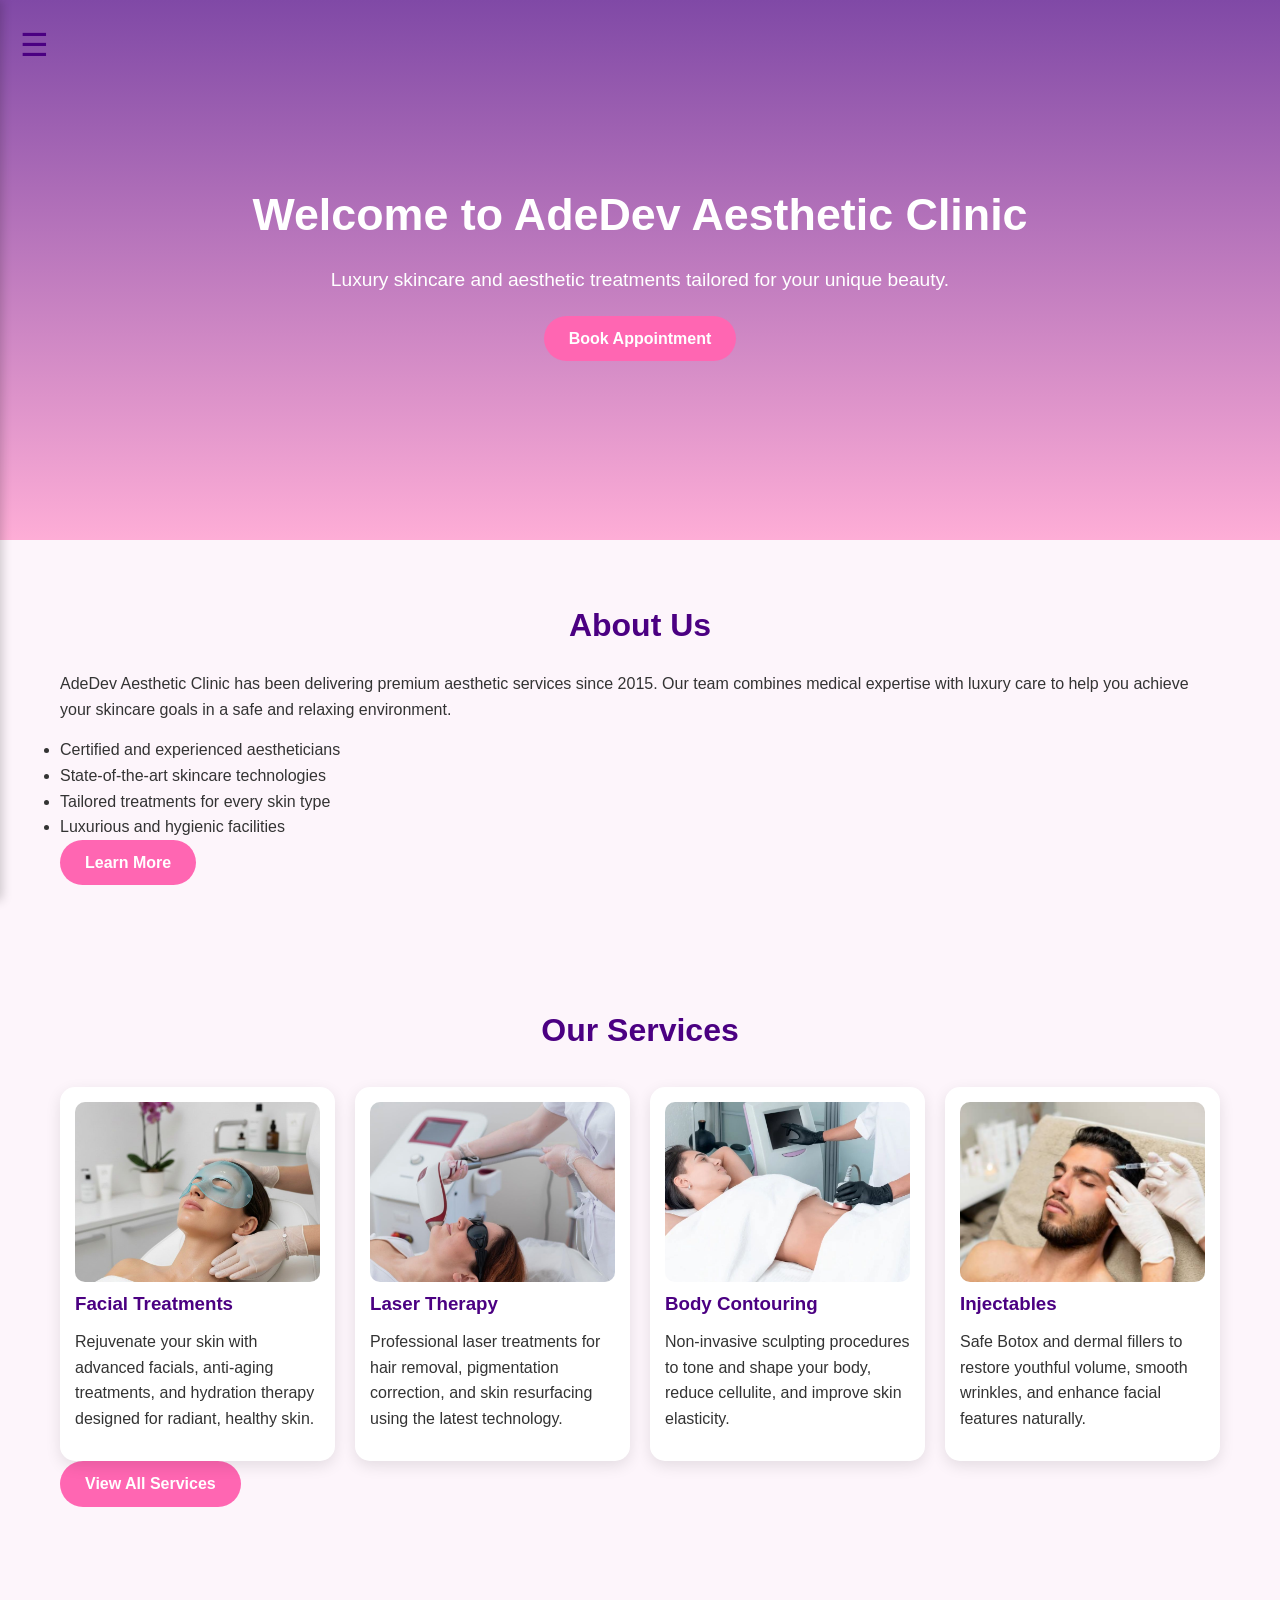
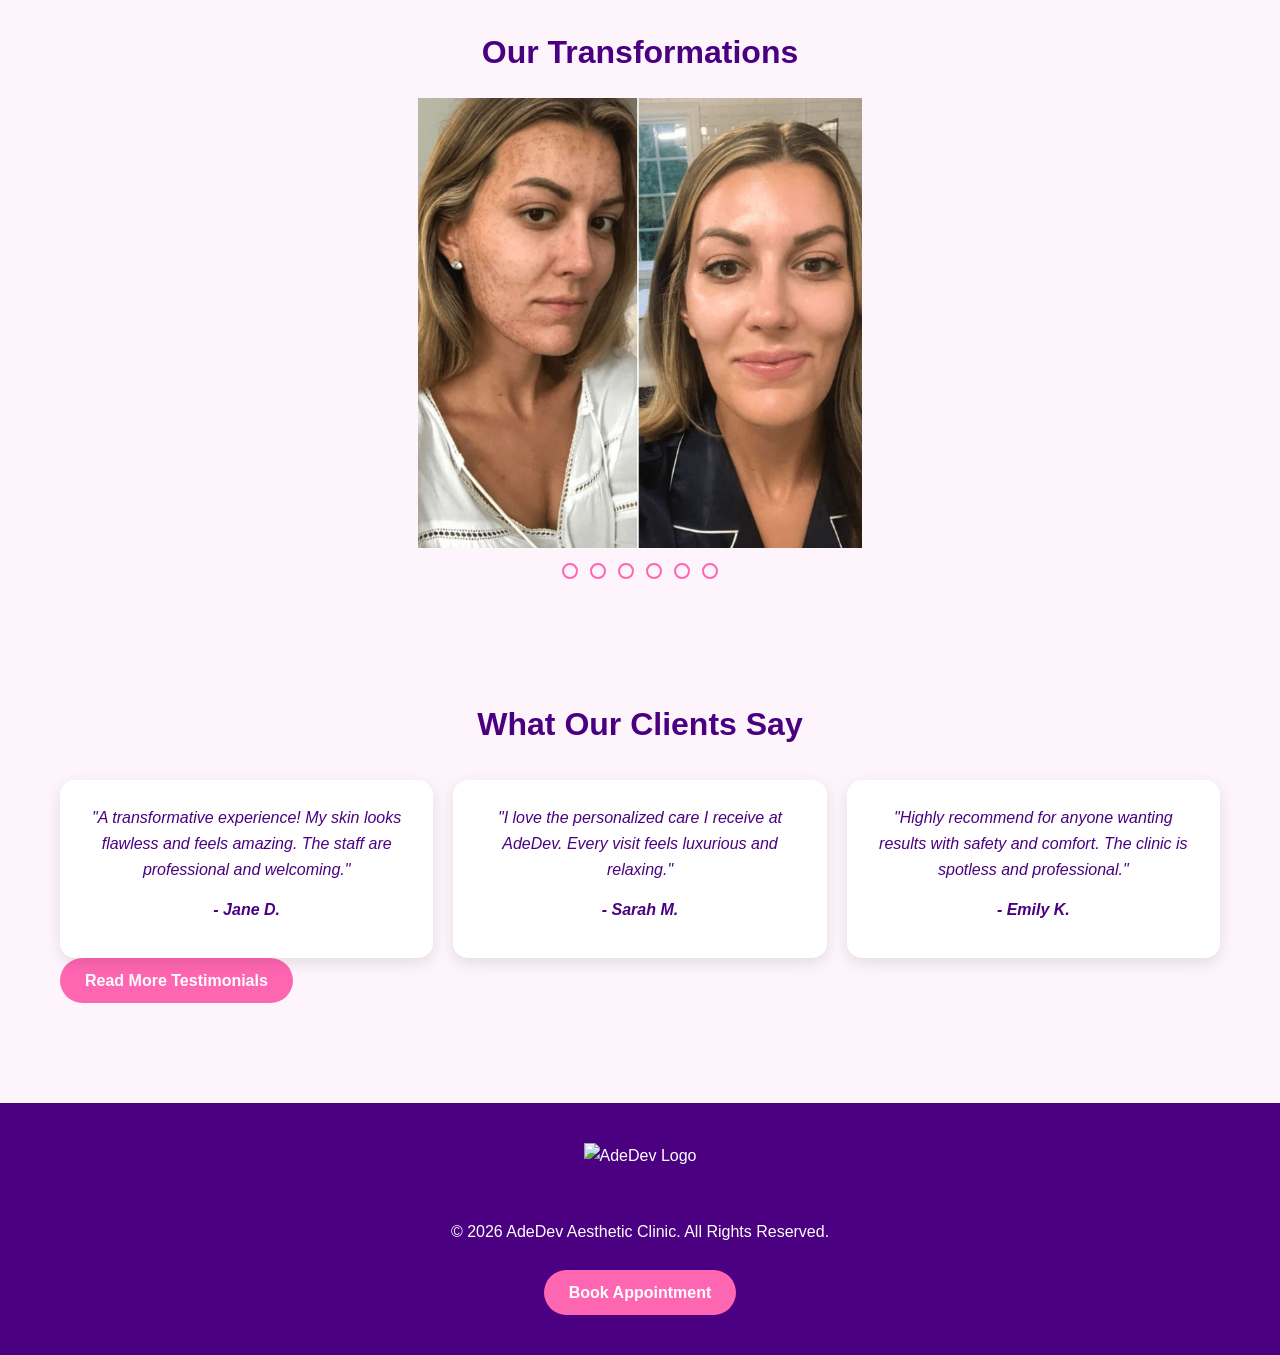
==== index.html @ 02e0d543 "Add files via upload" ====
<!DOCTYPE html>
<html lang="en">
<head>
  <meta charset="UTF-8">
  <meta name="viewport" content="width=device-width, initial-scale=1.0">
  <title>AdeDev Aesthetic Clinic</title>
  <link rel="stylesheet" href="style.css">
</head>
<body>
  <!-- Sidebar -->
  <input type="checkbox" id="menu-toggle">
  <label for="menu-toggle" class="hamburger">&#9776;</label>
  <nav class="sidebar">
    <label for="menu-toggle" class="close-btn">&times;</label>
    <div class="sidebar-brand">
      <img src="images/logo.png" alt="AdeDev Logo">
      <h3>AdeDev Aesthetic Clinic</h3>
    </div>
    <ul>
      <li><a href="index.html">Home</a></li>
      <li><a href="about.html">About</a></li>
      <li><a href="services.html">Services</a></li>
      <li><a href="blog.html">Blog</a></li>
      <li><a href="testimonials.html">Testimonials</a></li>
      <li><a href="contact.html">Contact</a></li>
    </ul>
  </nav>

  <!-- Hero Section -->
  <header class="hero">
    <div class="hero-text">
      <h1>Welcome to AdeDev Aesthetic Clinic</h1>
      <p>Luxury skincare and aesthetic treatments tailored for your unique beauty.</p>
      <a href="contact.html" class="cta-btn">Book Appointment</a>
    </div>
  </header>

  <!-- About Preview -->
  <section class="about-preview">
    <h2>About Us</h2>
    <p>AdeDev Aesthetic Clinic has been delivering premium aesthetic services since 2015. Our team combines medical expertise with luxury care to help you achieve your skincare goals in a safe and relaxing environment.</p>
    <ul>
      <li>Certified and experienced aestheticians</li>
      <li>State-of-the-art skincare technologies</li>
      <li>Tailored treatments for every skin type</li>
      <li>Luxurious and hygienic facilities</li>
    </ul>
    <a href="about.html" class="cta-btn">Learn More</a>
  </section>

  <!-- Featured Services -->
  <section class="services-preview">
    <h2>Our Services</h2>
    <div class="services-cards">
      <div class="service-card">
        <img src="facial.jpeg" alt="Facial Treatment">
        <h3>Facial Treatments</h3>
        <p>Rejuvenate your skin with advanced facials, anti-aging treatments, and hydration therapy designed for radiant, healthy skin.</p>
      </div>
      <div class="service-card">
        <img src="laser.jpeg" alt="Laser Therapy">
        <h3>Laser Therapy</h3>
        <p>Professional laser treatments for hair removal, pigmentation correction, and skin resurfacing using the latest technology.</p>
      </div>
      <div class="service-card">
        <img src="bodycon.jpeg" alt="Body Contouring">
        <h3>Body Contouring</h3>
        <p>Non-invasive sculpting procedures to tone and shape your body, reduce cellulite, and improve skin elasticity.</p>
      </div>
      <div class="service-card">
        <img src="injectable.jpeg" alt="Injectables">
        <h3>Injectables</h3>
        <p>Safe Botox and dermal fillers to restore youthful volume, smooth wrinkles, and enhance facial features naturally.</p>
      </div>
    </div>
    <a href="services.html" class="cta-btn">View All Services</a>
  </section>

  <!-- Sliding Gallery -->
  <section class="gallery-slider">
    <h2>Our Transformations</h2>
    <div class="slider">
      <div class="slides">
        <input type="radio" name="radio-btn" id="radio1" checked>
        <input type="radio" name="radio-btn" id="radio2">
        <input type="radio" name="radio-btn" id="radio3">
        <input type="radio" name="radio-btn" id="radio4">
        <input type="radio" name="radio-btn" id="radio5">
        <input type="radio" name="radio-btn" id="radio6">




        <div class="slide first">
          <img src="trans1.jpeg" alt="Before & After 1">
        </div>
        <div class="slide">
          <img src="trans2.jpeg" alt="Before & After 2">
        </div>
        <div class="slide">
          <img src="trans3.jpeg" alt="Before & After 3">
        </div>
        <div class="slide">
          <img src="trans4.jpeg" alt="Before & After 3">
        </div>
        <div class="slide">
          <img src="trans5.jpeg" alt="Before & After 3">
        </div>
        <div class="slide">
          <img src="trans6.jpeg" alt="Before & After 3">
        </div>


        <div class="navigation-auto">
          <div class="auto-btn1"></div>
          <div class="auto-btn2"></div>
          <div class="auto-btn3"></div>
          <div class="auto-btn4"></div>
          <div class="auto-btn4"></div>
          <div class="auto-btn6"></div>
        </div>
      </div>

      <div class="navigation-manual">
        <label for="radio1" class="manual-btn"></label>
        <label for="radio2" class="manual-btn"></label>
        <label for="radio3" class="manual-btn"></label>
        <label for="radio4" class="manual-btn"></label>
        <label for="radio5" class="manual-btn"></label>
        <label for="radio6" class="manual-btn"></label>
      </div>
    </div>
  </section>

  <!-- Testimonials Preview -->
  <section class="testimonials-preview">
    <h2>What Our Clients Say</h2>
    <div class="testimonial-cards">
      <div class="testimonial-card">
        <p>"A transformative experience! My skin looks flawless and feels amazing. The staff are professional and welcoming." </p>
        <h4>- Jane D.</h4>
      </div>
      <div class="testimonial-card">
        <p>"I love the personalized care I receive at AdeDev. Every visit feels luxurious and relaxing."</p>
        <h4>- Sarah M.</h4>
      </div>
      <div class="testimonial-card">
        <p>"Highly recommend for anyone wanting results with safety and comfort. The clinic is spotless and professional."</p>
        <h4>- Emily K.</h4>
      </div>
    </div>
    <a href="testimonials.html" class="cta-btn">Read More Testimonials</a>
  </section>

  <footer>
    <div class="footer-brand">
      <img src="images/logo.png" alt="AdeDev Logo">
      <h3>AdeDev Aesthetic Clinic</h3>
    </div>
    <p>&copy; 2026 AdeDev Aesthetic Clinic. All Rights Reserved.</p>
    <a href="contact.html" class="cta-btn">Book Appointment</a>
  </footer>
</body>
</html>
---- style.css ----
/* ===========================
   GENERAL RESET & BASE
=========================== */
* {
  margin: 0;
  padding: 0;
  box-sizing: border-box;
  font-family: 'Segoe UI', Tahoma, Geneva, Verdana, sans-serif;
}

body {
  background-color: #fdf5fb;
  color: #333;
  line-height: 1.6;
}

a {
  text-decoration: none;
  color: inherit;
}

h1, h2, h3, h4 {
  color: #4b0082;
  margin-bottom: 10px;
}

p {
  margin-bottom: 15px;
}

/* ===========================
   SIDEBAR / HAMBURGER
=========================== */
#menu-toggle {
  display: none;
}

.hamburger {
  position: fixed;
  top: 20px;
  left: 20px;
  font-size: 2rem;
  cursor: pointer;
  z-index: 1001;
  color: #4b0082;
}

.sidebar {
  position: fixed;
  left: -280px;
  top: 0;
  width: 280px;
  height: 100%;
  background-color: #fff;
  box-shadow: 2px 0 10px rgba(0,0,0,0.2);
  padding: 20px;
  transition: 0.3s;
  z-index: 1000;
}

#menu-toggle:checked ~ .sidebar {
  left: 0;
}

.close-btn {
  font-size: 2rem;
  display: block;
  text-align: right;
  cursor: pointer;
  color: #4b0082;
}

.sidebar-brand {
  text-align: center;
  margin-bottom: 30px;
}

.sidebar-brand img {
  width: 80px;
  height: 80px;
  object-fit: contain;
}

.sidebar-brand h3 {
  margin-top: 10px;
}

.sidebar ul {
  list-style: none;
}

.sidebar ul li {
  margin: 15px 0;
}

.sidebar ul li a {
  color: #4b0082;
  font-weight: 500;
  transition: 0.3s;
}

.sidebar ul li a:hover {
  color: #ff66b2;
}

/* ===========================
   HERO SECTION
=========================== */
.hero {
  height: 60vh;
  background: linear-gradient(rgba(75,0,130,0.7), rgba(255,102,178,0.5)), url('images/hero.jpg') center/cover no-repeat;
  display: flex;
  justify-content: center;
  align-items: center;
  text-align: center;
  padding: 0 20px;
}

.hero-text {
  opacity: 0;
  animation: fadeInHero 1s forwards;
  animation-delay: 0.5s;
}

.hero-text h1 {
  font-size: 2.8rem;
  color: #fff;
  margin-bottom: 15px;
}

.hero-text p {
  font-size: 1.2rem;
  color: #fff;
  margin-bottom: 20px;
}

@keyframes fadeInHero {
  0% { opacity: 0; transform: translateY(-20px);}
  100% { opacity: 1; transform: translateY(0);}
}

/* ===========================
   CTA BUTTON
=========================== */
.cta-btn {
  display: inline-block;
  padding: 10px 25px;
  background: #ff66b2;
  color: #fff;
  border-radius: 25px;
  font-weight: bold;
  transition: background 0.4s, transform 0.3s;
}

.cta-btn:hover {
  background: #4b0082;
  transform: scale(1.05);
}

/* ===========================
   SECTIONS
=========================== */
section {
  padding: 60px 20px;
  max-width: 1200px;
  margin: auto;
  opacity: 0;
  transform: translateY(20px);
  animation: fadeInSection 1s forwards;
  animation-delay: 0.3s;
}

@keyframes fadeInSection {
  0% { opacity: 0; transform: translateY(20px);}
  100% { opacity: 1; transform: translateY(0);}
}

h2 {
  font-size: 2rem;
  margin-bottom: 20px;
  text-align: center;
}

/* ===========================
   CARDS (SERVICES, BLOG, TESTIMONIALS)
=========================== */
.services-cards,
.blog-cards,
.testimonial-cards {
  display: grid;
  grid-template-columns: repeat(auto-fit,minmax(250px,1fr));
  gap: 20px;
  margin-top: 30px;
}

.service-card,
.blog-card,
.testimonial-card {
  background: #fff;
  border-radius: 15px;
  overflow: hidden;
  box-shadow: 0 5px 15px rgba(0,0,0,0.1);
  transition: transform 0.3s, box-shadow 0.3s;
  padding: 15px;
  opacity: 0;
  animation: fadeInUp 0.8s forwards;
}

.service-card:hover,
.blog-card:hover,
.testimonial-card:hover {
  transform: translateY(-10px) scale(1.03);
  box-shadow: 0 10px 25px rgba(0,0,0,0.15);
}

.service-card img,
.blog-card img {
  width: 100%;
  border-radius: 10px;
  height: 180px;
  object-fit: cover;
}

.testimonial-card {
  text-align: center;
  padding: 25px;
  font-style: italic;
  color: #4b0082;
}

@keyframes fadeInUp {
  0% { opacity: 0; transform: translateY(20px); }
  100% { opacity: 1; transform: translateY(0); }
}

/* ===========================
   GALLERY SLIDER – FAST & TIGHT
=========================== */

.gallery-slider {
  padding: 60px 20px;
  text-align: center;
}

.slider {
  width: 100%;
  max-width: 900px;
  margin: 0 auto;
  overflow: hidden;
  border-radius: 20px;
  background: #fdf5fb;
}

/* SLIDES CONTAINER */
.slides {
  display: flex;
  width: 100%;
  animation: autoSlide 15s infinite;
}

/* HIDE RADIO */
.slides input {
  display: none;
}

/* SINGLE SLIDE – NO GAPS */
.slide {
  flex: 0 0 100%;
  display: flex;
  justify-content: center;
  align-items: center;
}

/* IMAGE */
.slide img {
  width: 100%;
  height: auto;
  max-height: 450px;
  object-fit: contain;
  display: block;
}

/* ===========================
   MANUAL CONTROL
=========================== */

.first {
  transition: margin-left 0.6s ease-in-out;
}

#radio1:checked ~ .first {
  margin-left: 0;
}

#radio2:checked ~ .first {
  margin-left: -100%;
}

#radio3:checked ~ .first {
  margin-left: -200%;
}

#radio4:checked ~ .first {
  margin-left: -300%;
}

#radio5:checked ~ .first {
  margin-left: -400%;
}

#radio6:checked ~ .first {
  margin-left: -500%;
}

/* ===========================
   AUTO SLIDE (FASTER)
=========================== */

@keyframes autoSlide {
  0%, 15%   { margin-left: 0; }
  20%, 35%  { margin-left: -100%; }
  40%, 55%  { margin-left: -200%; }
  60%, 75%  { margin-left: -300%; }
  80%, 95%  { margin-left: -400%; }
  100%      { margin-left: 0; }
}

/* ===========================
   NAV DOTS
=========================== */

.navigation-manual {
  display: flex;
  justify-content: center;
  margin-top: 15px;
}

.manual-btn {
  border: 2px solid #ff66b2;
  padding: 6px;
  border-radius: 50%;
  cursor: pointer;
  margin: 0 6px;
  transition: 0.3s;
}

.manual-btn:hover {
  background: #ff66b2;
}

/* ===========================
   CONTACT FORM
=========================== */
.contact-container {
  display: flex;
  flex-wrap: wrap;
  gap: 40px;
  margin-top: 30px;
}

.contact-form, .contact-info {
  flex: 1 1 400px;
}

.contact-form input,
.contact-form textarea {
  width: 100%;
  padding: 12px 15px;
  margin-bottom: 15px;
  border-radius: 10px;
  border: 1px solid #ccc;
}

.contact-form button {
  width: 100%;
  padding: 12px;
  border: none;
  border-radius: 25px;
  background: #ff66b2;
  color: #fff;
  font-weight: bold;
  cursor: pointer;
}

.contact-form button:hover {
  background: #4b0082;
}

/* ===========================
   SOCIAL MEDIA ICONS
=========================== */
.social-links {
  margin-top: 15px;
}

.social-links a {
  font-size: 1.5rem;
  margin-right: 15px;
  color: #4b0082;
  transition: transform 0.3s, color 0.3s;
}

.social-links a:hover {
  transform: scale(1.2) rotate(10deg);
  color: #ff66b2;
}

/* ===========================
   MAP
=========================== */
.map iframe {
  width: 100%;
  border-radius: 15px;
  margin-top: 20px;
  height: 300px;
}

/* ===========================
   FOOTER
=========================== */
footer {
  background: #4b0082;
  color: #fff;
  text-align: center;
  padding: 40px 20px;
  margin-top: 40px;
}

footer .footer-brand img {
  width: 60px;
  height: 60px;
  margin-bottom: 10px;
}

footer a.cta-btn {
  margin-top: 10px;
  display: inline-block;
}

/* ===========================
   RESPONSIVE
=========================== */
@media screen and (max-width: 768px) {
  .hero {
    height: 50vh;
  }
  .hero-text h1 {
    font-size: 2rem;
  }
  .contact-container {
    flex-direction: column;
  }
  .testimonial-cards {
    grid-template-columns: 1fr;
  }
  .slide img {
    max-height: 280px;
  }
}
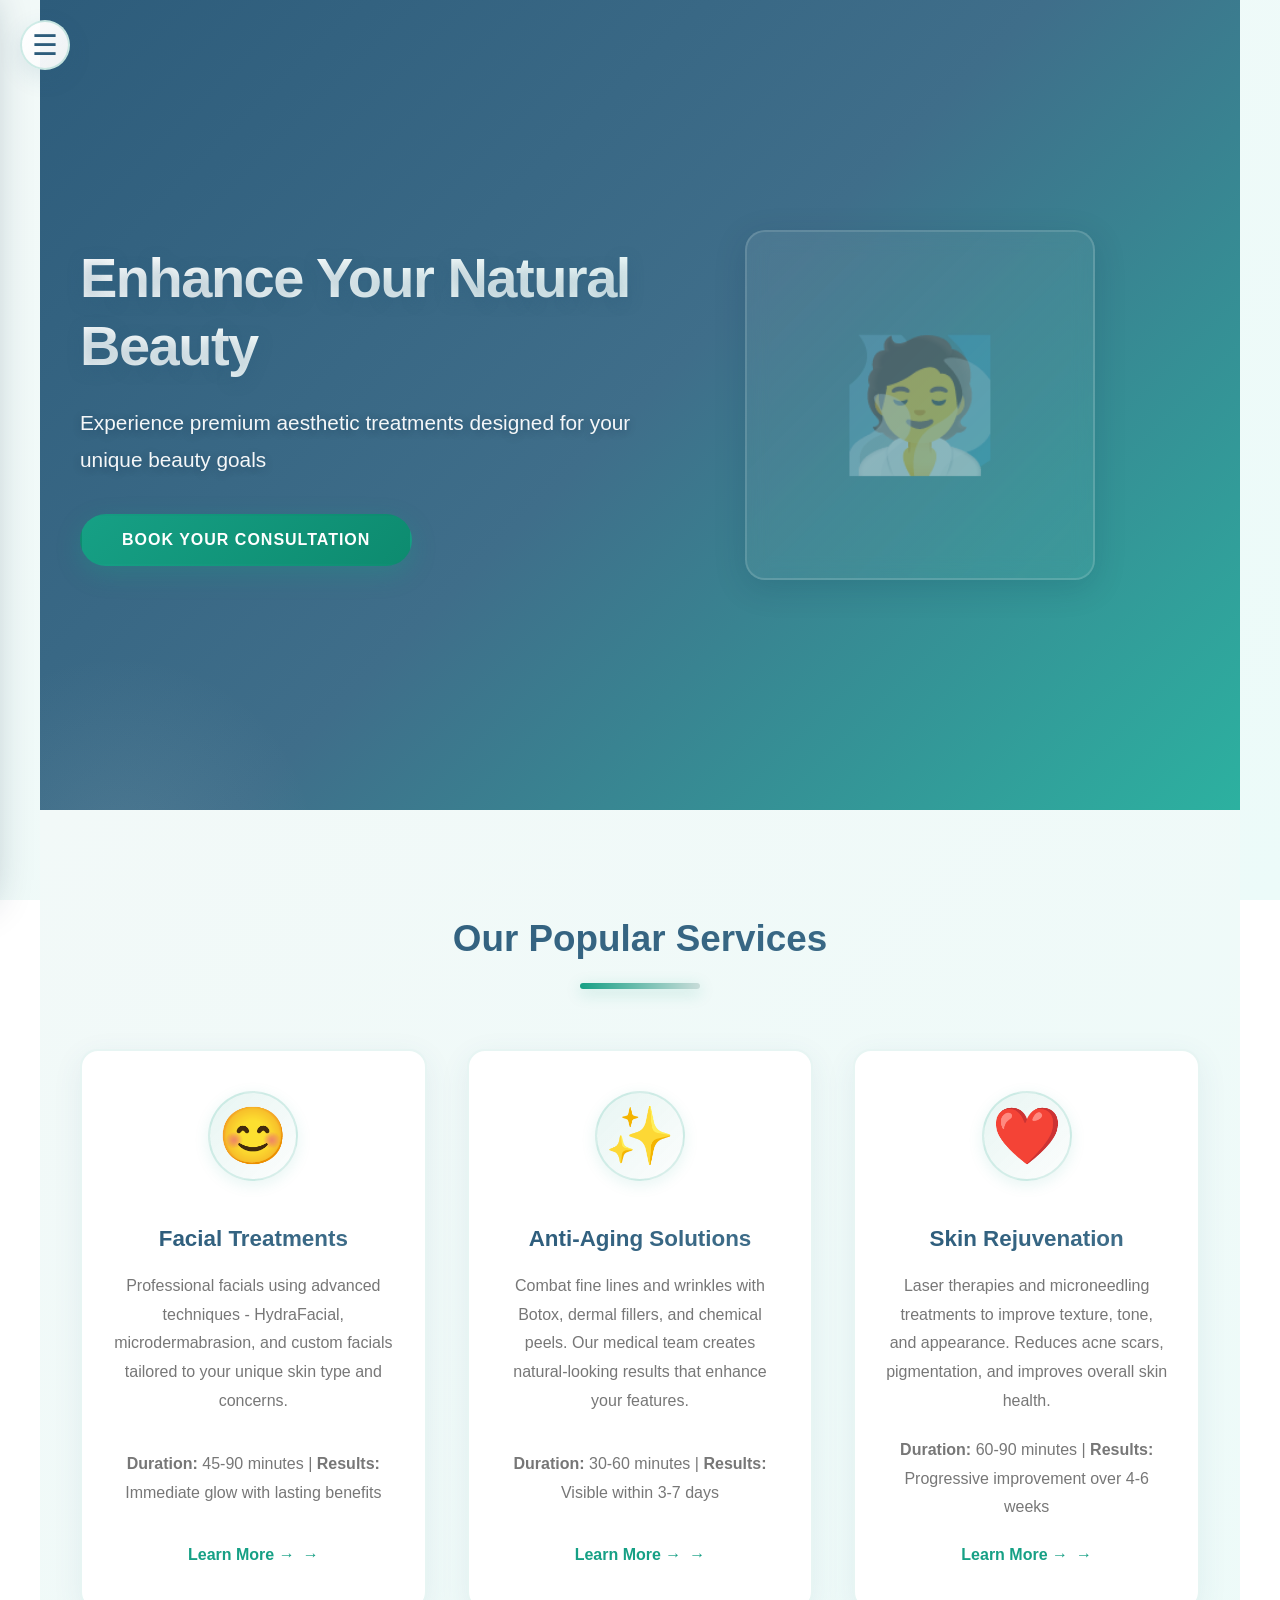
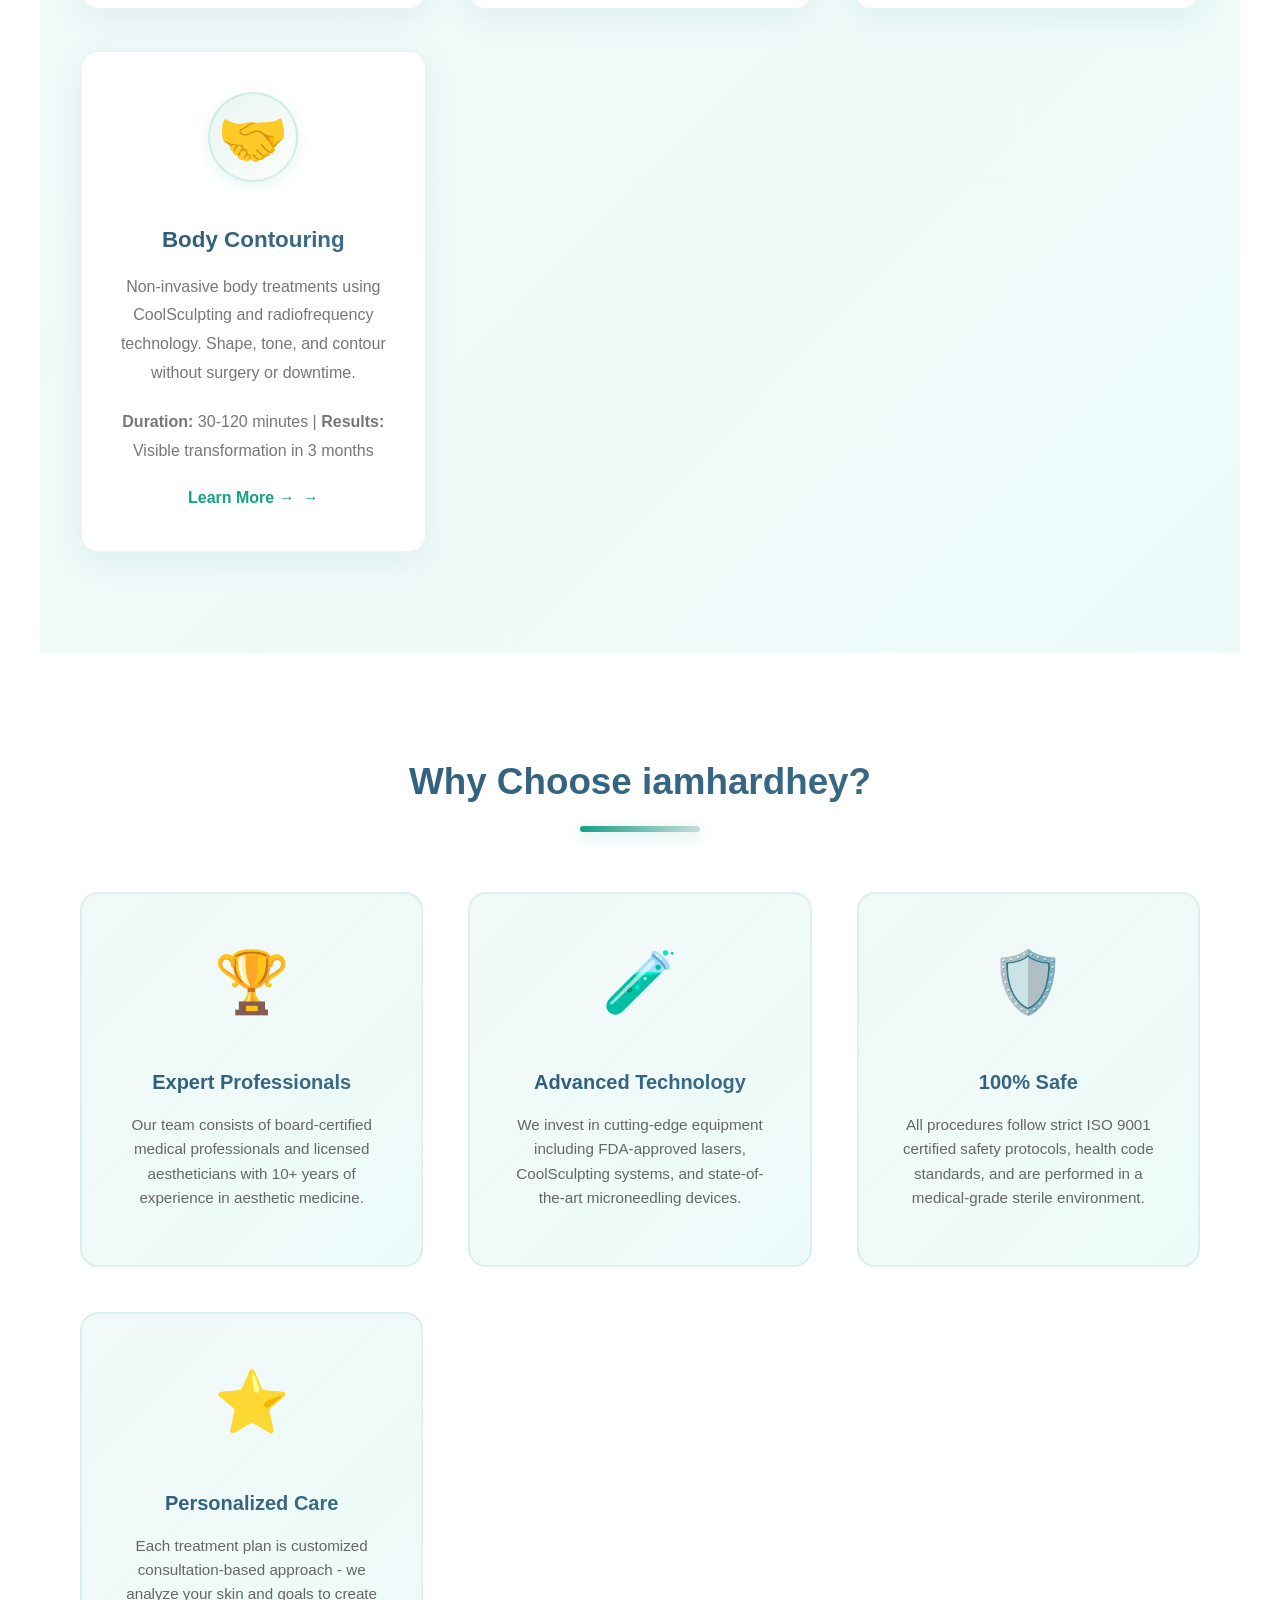
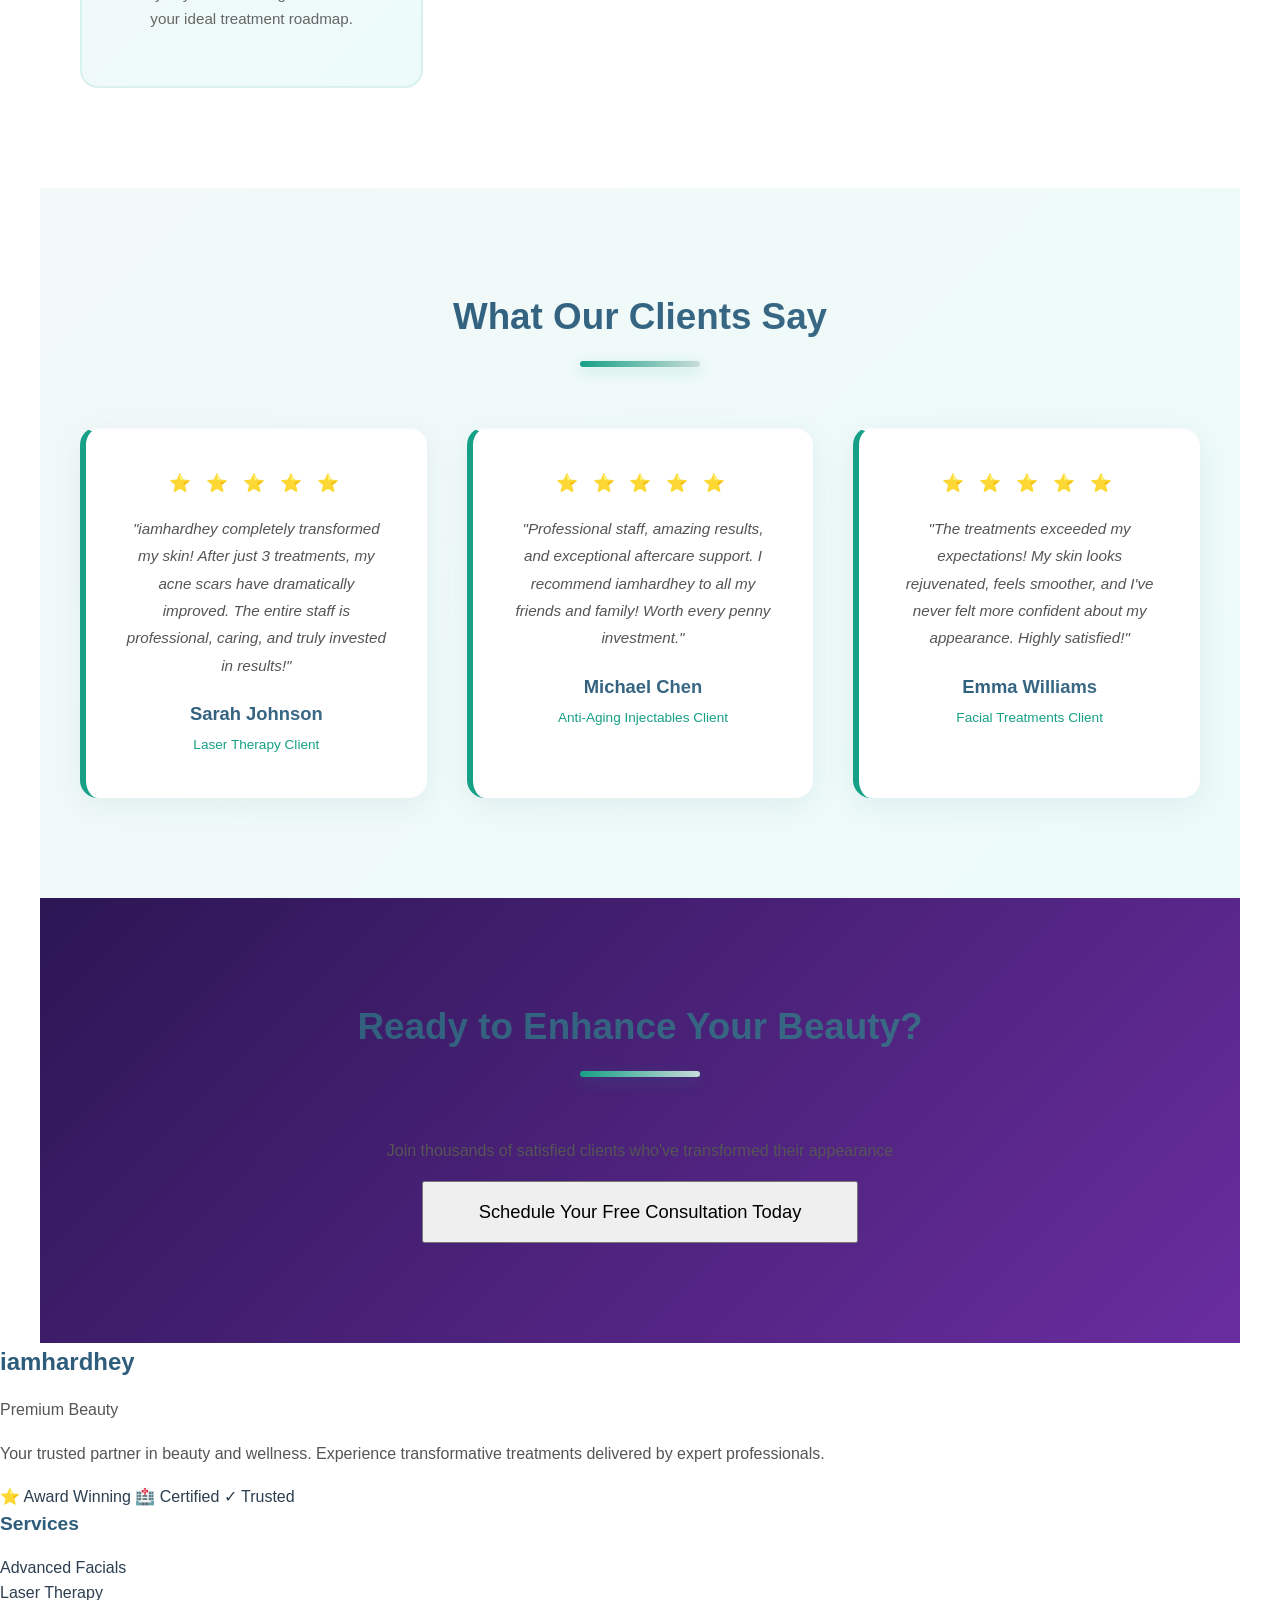
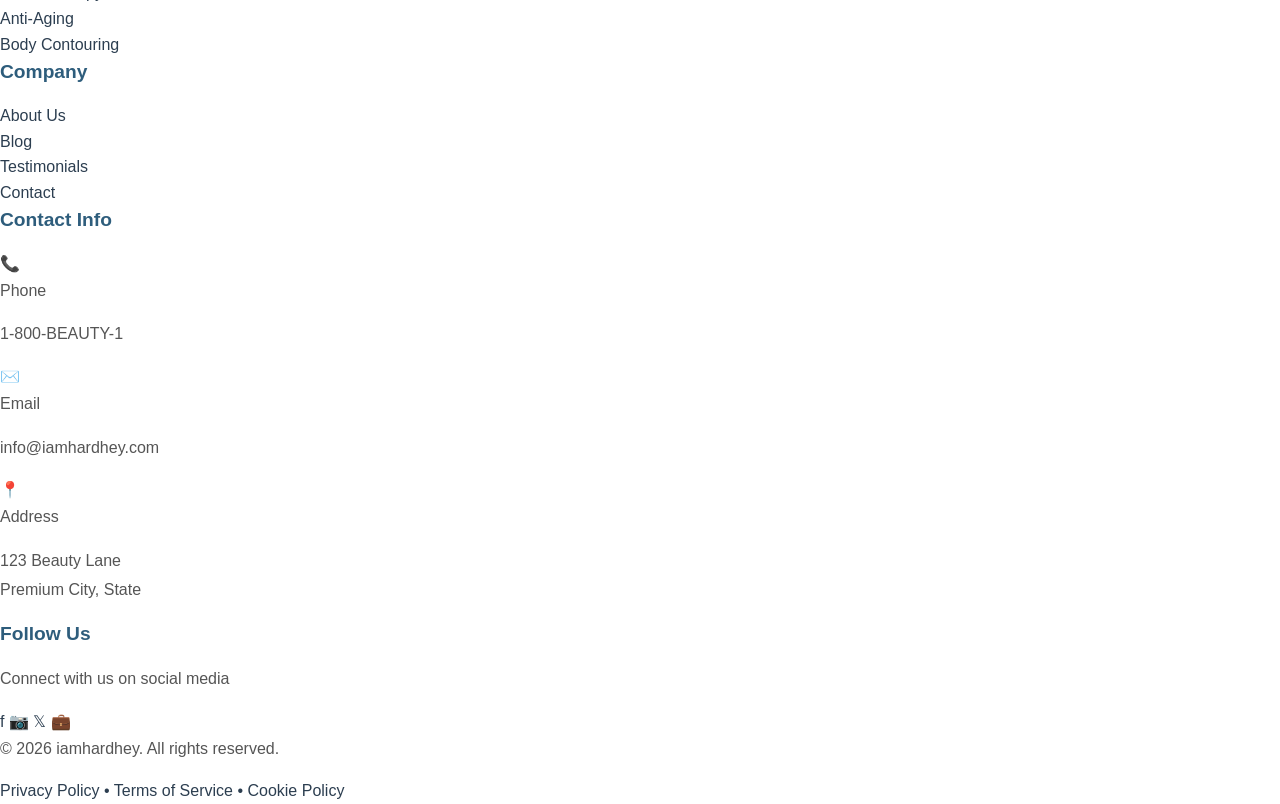
==== commit 623a1fc5: "Add files via upload" ====
--- a/index.html
+++ b/index.html
@@ -1,164 +1,291 @@
 <!DOCTYPE html>
 <html lang="en">
 <head>
+  <!-- Document Metadata -->
   <meta charset="UTF-8">
   <meta name="viewport" content="width=device-width, initial-scale=1.0">
-  <title>AdeDev Aesthetic Clinic</title>
+  <title>iamhardhey - Premium Beauty & Wellness</title>
+  <!-- Main stylesheet with all responsive design rules -->
   <link rel="stylesheet" href="style.css">
 </head>
 <body>
-  <!-- Sidebar -->
+  <!-- 
+    MOBILE NAVIGATION SIDEBAR
+    - Hamburger menu for mobile devices
+    - Uses checkbox hack for toggle functionality
+    - Provides full navigation menu access
+  -->
   <input type="checkbox" id="menu-toggle">
-  <label for="menu-toggle" class="hamburger">&#9776;</label>
-  <nav class="sidebar">
-    <label for="menu-toggle" class="close-btn">&times;</label>
+  <label for="menu-toggle" class="hamburger">☰</label>
+
+  <div class="sidebar">
+    <label for="menu-toggle" class="close-btn">✕</label>
+    <!-- Brand section display in sidebar -->
     <div class="sidebar-brand">
-      <img src="images/logo.png" alt="AdeDev Logo">
-      <h3>AdeDev Aesthetic Clinic</h3>
-    </div>
+      <h3>iamhardhey</h3>
+      <p style="font-size: 0.85rem; color: rgba(255,255,255,0.8);">Premium Beauty</p>
+    </div>
+    <!-- Main navigation links for all pages -->
     <ul>
-      <li><a href="index.html">Home</a></li>
-      <li><a href="about.html">About</a></li>
+      <li><a href="index.html" class="active">Home</a></li>
       <li><a href="services.html">Services</a></li>
+      <li><a href="about.html">About Us</a></li>
+      <li><a href="testimonials.html">Testimonials</a></li>
       <li><a href="blog.html">Blog</a></li>
-      <li><a href="testimonials.html">Testimonials</a></li>
       <li><a href="contact.html">Contact</a></li>
     </ul>
-  </nav>
-
-  <!-- Hero Section -->
-  <header class="hero">
-    <div class="hero-text">
-      <h1>Welcome to AdeDev Aesthetic Clinic</h1>
-      <p>Luxury skincare and aesthetic treatments tailored for your unique beauty.</p>
-      <a href="contact.html" class="cta-btn">Book Appointment</a>
-    </div>
-  </header>
-
-  <!-- About Preview -->
-  <section class="about-preview">
-    <h2>About Us</h2>
-    <p>AdeDev Aesthetic Clinic has been delivering premium aesthetic services since 2015. Our team combines medical expertise with luxury care to help you achieve your skincare goals in a safe and relaxing environment.</p>
-    <ul>
-      <li>Certified and experienced aestheticians</li>
-      <li>State-of-the-art skincare technologies</li>
-      <li>Tailored treatments for every skin type</li>
-      <li>Luxurious and hygienic facilities</li>
-    </ul>
-    <a href="about.html" class="cta-btn">Learn More</a>
-  </section>
-
-  <!-- Featured Services -->
-  <section class="services-preview">
-    <h2>Our Services</h2>
-    <div class="services-cards">
-      <div class="service-card">
-        <img src="facial.jpeg" alt="Facial Treatment">
+  </div>
+
+  <!-- 
+    HERO SECTION - Landing Page Banner
+    - Main value proposition with CTA
+    - Attractive imagery placeholder
+    - Sets tone for entire clinic brand
+  -->
+  <section class="hero">
+    <div class="hero-content">
+      <h1>Enhance Your Natural Beauty</h1>
+      <p>Experience premium aesthetic treatments designed for your unique beauty goals</p>
+      <button class="cta-btn" onclick="window.location.href='contact.html'">Book Your Consultation</button>
+    </div>
+    <!-- Hero section image for visual appeal -->
+    <div class="hero-image">
+      <div class="hero-image-placeholder">
+        🧖
+      </div>
+    </div>
+  </section>
+
+  <!-- 
+    SERVICES PREVIEW SECTION
+    - Showcases 4 key service categories
+    - Each has icon, title, description, and CTA link
+    - Encourages users to explore full services page
+  -->
+  <section class="services-preview" id="services">
+    <h2>Our Popular Services</h2>
+    <div class="services-grid">
+      <div class="service-card">
+        <div class="service-icon">
+          😊
+        </div>
         <h3>Facial Treatments</h3>
-        <p>Rejuvenate your skin with advanced facials, anti-aging treatments, and hydration therapy designed for radiant, healthy skin.</p>
-      </div>
-      <div class="service-card">
-        <img src="laser.jpeg" alt="Laser Therapy">
-        <h3>Laser Therapy</h3>
-        <p>Professional laser treatments for hair removal, pigmentation correction, and skin resurfacing using the latest technology.</p>
-      </div>
-      <div class="service-card">
-        <img src="bodycon.jpeg" alt="Body Contouring">
+        <p>Professional facials using advanced techniques - HydraFacial, microdermabrasion, and custom facials tailored to your unique skin type and concerns.</p>
+        <p><strong>Duration:</strong> 45-90 minutes | <strong>Results:</strong> Immediate glow with lasting benefits</p>
+        <a href="services.html" class="learn-more">Learn More →</a>
+      </div>
+      <!-- Additional service cards shown here to introduce service variety -->
+      <div class="service-card">
+        <div class="service-icon">
+          ✨
+        </div>
+        <h3>Anti-Aging Solutions</h3>
+        <p>Combat fine lines and wrinkles with Botox, dermal fillers, and chemical peels. Our medical team creates natural-looking results that enhance your features.</p>
+        <p><strong>Duration:</strong> 30-60 minutes | <strong>Results:</strong> Visible within 3-7 days</p>
+        <a href="services.html" class="learn-more">Learn More →</a>
+      </div>
+      <div class="service-card">
+        <div class="service-icon">
+          ❤️
+        </div>
+        <h3>Skin Rejuvenation</h3>
+        <p>Laser therapies and microneedling treatments to improve texture, tone, and appearance. Reduces acne scars, pigmentation, and improves overall skin health.</p>
+        <p><strong>Duration:</strong> 60-90 minutes | <strong>Results:</strong> Progressive improvement over 4-6 weeks</p>
+        <a href="services.html" class="learn-more">Learn More →</a>
+      </div>
+      <div class="service-card">
+        <div class="service-icon">
+          🤝
+        </div>
         <h3>Body Contouring</h3>
-        <p>Non-invasive sculpting procedures to tone and shape your body, reduce cellulite, and improve skin elasticity.</p>
-      </div>
-      <div class="service-card">
-        <img src="injectable.jpeg" alt="Injectables">
-        <h3>Injectables</h3>
-        <p>Safe Botox and dermal fillers to restore youthful volume, smooth wrinkles, and enhance facial features naturally.</p>
-      </div>
-    </div>
-    <a href="services.html" class="cta-btn">View All Services</a>
-  </section>
-
-  <!-- Sliding Gallery -->
-  <section class="gallery-slider">
-    <h2>Our Transformations</h2>
-    <div class="slider">
-      <div class="slides">
-        <input type="radio" name="radio-btn" id="radio1" checked>
-        <input type="radio" name="radio-btn" id="radio2">
-        <input type="radio" name="radio-btn" id="radio3">
-        <input type="radio" name="radio-btn" id="radio4">
-        <input type="radio" name="radio-btn" id="radio5">
-        <input type="radio" name="radio-btn" id="radio6">
-
-
-
-
-        <div class="slide first">
-          <img src="trans1.jpeg" alt="Before & After 1">
-        </div>
-        <div class="slide">
-          <img src="trans2.jpeg" alt="Before & After 2">
-        </div>
-        <div class="slide">
-          <img src="trans3.jpeg" alt="Before & After 3">
-        </div>
-        <div class="slide">
-          <img src="trans4.jpeg" alt="Before & After 3">
-        </div>
-        <div class="slide">
-          <img src="trans5.jpeg" alt="Before & After 3">
-        </div>
-        <div class="slide">
-          <img src="trans6.jpeg" alt="Before & After 3">
-        </div>
-
-
-        <div class="navigation-auto">
-          <div class="auto-btn1"></div>
-          <div class="auto-btn2"></div>
-          <div class="auto-btn3"></div>
-          <div class="auto-btn4"></div>
-          <div class="auto-btn4"></div>
-          <div class="auto-btn6"></div>
-        </div>
-      </div>
-
-      <div class="navigation-manual">
-        <label for="radio1" class="manual-btn"></label>
-        <label for="radio2" class="manual-btn"></label>
-        <label for="radio3" class="manual-btn"></label>
-        <label for="radio4" class="manual-btn"></label>
-        <label for="radio5" class="manual-btn"></label>
-        <label for="radio6" class="manual-btn"></label>
-      </div>
-    </div>
-  </section>
-
-  <!-- Testimonials Preview -->
+        <p>Non-invasive body treatments using CoolSculpting and radiofrequency technology. Shape, tone, and contour without surgery or downtime.</p>
+        <p><strong>Duration:</strong> 30-120 minutes | <strong>Results:</strong> Visible transformation in 3 months</p>
+        <a href="services.html" class="learn-more">Learn More →</a>
+      </div>
+    </div>
+  </section>
+
+  <!-- WHY CHOOSE US -->
+  <section class="why-choose-us">
+    <h2>Why Choose iamhardhey?</h2>
+    <div class="features">
+      <div class="feature">
+        <div class="feature-icon">
+          🏆
+        </div>
+        <h3>Expert Professionals</h3>
+        <p>Our team consists of board-certified medical professionals and licensed aestheticians with 10+ years of experience in aesthetic medicine.</p>
+      </div>
+      <div class="feature">
+        <div class="feature-icon">
+          🧪
+        </div>
+        <h3>Advanced Technology</h3>
+        <p>We invest in cutting-edge equipment including FDA-approved lasers, CoolSculpting systems, and state-of-the-art microneedling devices.</p>
+      </div>
+      <div class="feature">
+        <div class="feature-icon">
+          🛡️
+        </div>
+        <h3>100% Safe</h3>
+        <p>All procedures follow strict ISO 9001 certified safety protocols, health code standards, and are performed in a medical-grade sterile environment.</p>
+      </div>
+      <div class="feature">
+        <div class="feature-icon">
+          ⭐
+        </div>
+        <h3>Personalized Care</h3>
+        <p>Each treatment plan is customized consultation-based approach - we analyze your skin and goals to create your ideal treatment roadmap.</p>
+      </div>
+    </div>
+  </section>
+
+  <!-- TESTIMONIALS PREVIEW -->
   <section class="testimonials-preview">
     <h2>What Our Clients Say</h2>
-    <div class="testimonial-cards">
+    <div class="testimonials-grid">
       <div class="testimonial-card">
-        <p>"A transformative experience! My skin looks flawless and feels amazing. The staff are professional and welcoming." </p>
-        <h4>- Jane D.</h4>
+        <div class="stars">
+          ⭐
+          ⭐
+          ⭐
+          ⭐
+          ⭐
+        </div>
+        <p>"iamhardhey completely transformed my skin! After just 3 treatments, my acne scars have dramatically improved. The entire staff is professional, caring, and truly invested in results!"</p>
+        <h4>Sarah Johnson</h4>
+        <p class="role">Laser Therapy Client</p>
       </div>
       <div class="testimonial-card">
-        <p>"I love the personalized care I receive at AdeDev. Every visit feels luxurious and relaxing."</p>
-        <h4>- Sarah M.</h4>
+        <div class="stars">
+          ⭐
+          ⭐
+          ⭐
+          ⭐
+          ⭐
+        </div>
+        <p>"Professional staff, amazing results, and exceptional aftercare support. I recommend iamhardhey to all my friends and family! Worth every penny investment."</p>
+        <h4>Michael Chen</h4>
+        <p class="role">Anti-Aging Injectables Client</p>
       </div>
       <div class="testimonial-card">
-        <p>"Highly recommend for anyone wanting results with safety and comfort. The clinic is spotless and professional."</p>
-        <h4>- Emily K.</h4>
-      </div>
-    </div>
-    <a href="testimonials.html" class="cta-btn">Read More Testimonials</a>
-  </section>
-
-  <footer>
-    <div class="footer-brand">
-      <img src="images/logo.png" alt="AdeDev Logo">
-      <h3>AdeDev Aesthetic Clinic</h3>
-    </div>
-    <p>&copy; 2026 AdeDev Aesthetic Clinic. All Rights Reserved.</p>
-    <a href="contact.html" class="cta-btn">Book Appointment</a>
+        <div class="stars">
+          ⭐
+          ⭐
+          ⭐
+          ⭐
+          ⭐
+        </div>
+        <p>"The treatments exceeded my expectations! My skin looks rejuvenated, feels smoother, and I've never felt more confident about my appearance. Highly satisfied!"</p>
+        <h4>Emma Williams</h4>
+        <p class="role">Facial Treatments Client</p>
+      </div>
+    </div>
+  </section>
+
+  <!-- CTA SECTION -->
+  <section class="cta-section">
+    <h2>Ready to Enhance Your Beauty?</h2>
+    <p>Join thousands of satisfied clients who've transformed their appearance</p>
+    <button class="cta-btn-large" onclick="window.location.href='contact.html'">Schedule Your Free Consultation Today</button>
+  </section>
+
+  <!-- FOOTER -->
+  <footer class="footer">
+    <div class="footer-wrapper">
+      <div class="footer-content">
+        <!-- Branding Section -->
+        <div class="footer-section footer-brand">
+          <h3>iamhardhey</h3>
+          <p class="brand-subtitle">Premium Beauty</p>
+          <p class="brand-description">Your trusted partner in beauty and wellness. Experience transformative treatments delivered by expert professionals.</p>
+          <div class="footer-badges">
+            <span class="badge">⭐ Award Winning</span>
+            <span class="badge">🏥 Certified</span>
+            <span class="badge">✓ Trusted</span>
+          </div>
+        </div>
+
+        <!-- Services Section -->
+        <div class="footer-section">
+          <h4>Services</h4>
+          <ul class="footer-links">
+            <li><a href="services.html">Advanced Facials</a></li>
+            <li><a href="services.html">Laser Therapy</a></li>
+            <li><a href="services.html">Anti-Aging</a></li>
+            <li><a href="services.html">Body Contouring</a></li>
+          </ul>
+        </div>
+
+        <!-- Company Section -->
+        <div class="footer-section">
+          <h4>Company</h4>
+          <ul class="footer-links">
+            <li><a href="about.html">About Us</a></li>
+            <li><a href="blog.html">Blog</a></li>
+            <li><a href="testimonials.html">Testimonials</a></li>
+            <li><a href="contact.html">Contact</a></li>
+          </ul>
+        </div>
+
+        <!-- Contact Section -->
+        <div class="footer-section footer-contact">
+          <h4>Contact Info</h4>
+          <div class="contact-item">
+            <span class="contact-icon">📞</span>
+            <div>
+              <p class="contact-label">Phone</p>
+              <p><a href="tel:1-800-238-8891">1-800-BEAUTY-1</a></p>
+            </div>
+          </div>
+          <div class="contact-item">
+            <span class="contact-icon">✉️</span>
+            <div>
+              <p class="contact-label">Email</p>
+              <p><a href="mailto:info@iamhardhey.com">info@iamhardhey.com</a></p>
+            </div>
+          </div>
+          <div class="contact-item">
+            <span class="contact-icon">📍</span>
+            <div>
+              <p class="contact-label">Address</p>
+              <p>123 Beauty Lane<br>Premium City, State</p>
+            </div>
+          </div>
+        </div>
+
+        <!-- Social Section -->
+        <div class="footer-section footer-social">
+          <h4>Follow Us</h4>
+          <p class="social-description">Connect with us on social media</p>
+          <div class="social-icons">
+            <a href="#" title="Facebook" class="social-link">f</a>
+            <a href="#" title="Instagram" class="social-link">📷</a>
+            <a href="#" title="Twitter" class="social-link">𝕏</a>
+            <a href="#" title="LinkedIn" class="social-link">💼</a>
+          </div>
+        </div>
+      </div>
+
+      <!-- Footer Divider -->
+      <div class="footer-divider"></div>
+
+      <!-- Footer Bottom -->
+      <div class="footer-bottom">
+        <div class="footer-bottom-content">
+          <p class="copyright">&copy; 2026 iamhardhey. All rights reserved.</p>
+          <div class="footer-legal">
+            <a href="#">Privacy Policy</a>
+            <span class="divider">•</span>
+            <a href="#">Terms of Service</a>
+            <span class="divider">•</span>
+            <a href="#">Cookie Policy</a>
+          </div>
+        </div>
+      </div>
+    </div>
   </footer>
+
+  <script src="script.js"></script>
 </body>
 </html>
--- a/style.css
+++ b/style.css
@@ -1,3 +1,11 @@
+/* ===========================
+   MODERN COLOR PALETTE & DESIGN SYSTEM
+   Primary: Slate Blue (#2D5C7B)
+   Secondary: Mint Green (#16A085)
+   Accent: Light Mint (#C8DCD9)
+   Light: Cool White (#F2F9F8)
+===========================  */
+
 /* ===========================
    GENERAL RESET & BASE
 =========================== */
@@ -8,28 +16,126 @@
   font-family: 'Segoe UI', Tahoma, Geneva, Verdana, sans-serif;
 }
 
+html {
+  scroll-behavior: smooth;
+}
+
 body {
-  background-color: #fdf5fb;
-  color: #333;
+  background: linear-gradient(135deg, #F2F9F8 0%, #ECFBF9 100%);
+  color: #2c3e50;
   line-height: 1.6;
+  overflow-x: hidden;
+  display: flex;
+  flex-direction: column;
+  min-height: 100vh;
+  margin: 0;
+  padding: 0;
+  background-attachment: fixed;
+}
+
+/* Audio Controls */
+.audio-controls {
+  position: fixed;
+  bottom: 30px;
+  right: 30px;
+  z-index: 999;
+  display: flex;
+  gap: 10px;
+  flex-direction: column;
+  align-items: center;
+}
+
+.audio-btn {
+  width: 50px;
+  height: 50px;
+  border-radius: 50%;
+  background: linear-gradient(135deg, #16A085 0%, #0D8B6F 100%);
+  border: none;
+  color: white;
+  font-size: 1.3rem;
+  cursor: pointer;
+  box-shadow: 0 8px 25px rgba(22, 160, 133, 0.3);
+  transition: all 0.35s cubic-bezier(0.34, 1.56, 0.64, 1);
+  display: flex;
+  align-items: center;
+  justify-content: center;
+}
+
+.audio-btn:hover {
+  transform: scale(1.15);
+  box-shadow: 0 12px 35px rgba(232, 116, 106, 0.5);
+}
+
+.audio-btn.active {
+  background: linear-gradient(135deg, #2D5C7B 0%, #3F6E8A 100%);
+}
+
+.image-container {
+  text-align: center;
+  background: rgba(255, 255, 255, 0.95);
+  border-radius: 20px;
+  box-shadow: 0 20px 60px rgba(10, 37, 64, 0.15);
+  padding: 30px;
+  max-width: 90%;
+  max-height: 90vh;
+  overflow: hidden;
+  backdrop-filter: blur(10px);
+}
+
+.image-container img {
+  max-width: 100%;
+  max-height: 100%;
+  object-fit: contain;
+  border-radius: 15px;
 }
 
 a {
   text-decoration: none;
   color: inherit;
+  transition: all 0.35s cubic-bezier(0.4, 0.0, 0.2, 1);
 }
 
 h1, h2, h3, h4 {
-  color: #4b0082;
-  margin-bottom: 10px;
+  color: #2D5C7B;
+  margin-bottom: 15px;
+  font-weight: 700;
+  background: linear-gradient(135deg, #2D5C7B 0%, #3F6E8A 100%);
+  -webkit-background-clip: text;
+  -webkit-text-fill-color: transparent;
+  background-clip: text;
+}
+
+h1 {
+  font-size: 3.2rem;
+  font-weight: 800;
+  letter-spacing: -1.5px;
+  text-shadow: 0 2px 10px rgba(10, 37, 64, 0.1);
+}
+
+h2 {
+  font-size: 2.3rem;
+  font-weight: 700;
+}
+
+h3 {
+  font-size: 1.5rem;
+  color: #2D5C7B;
+}
+
+h4 {
+  font-size: 1.2rem;
+  color: #2D5C7B;
 }
 
 p {
   margin-bottom: 15px;
+  font-size: 1rem;
+  line-height: 1.8;
+  color: #555;
 }
 
 /* ===========================
-   SIDEBAR / HAMBURGER
+   SIDEBAR / HAMBURGER MENU
 =========================== */
 #menu-toggle {
   display: none;
@@ -39,27 +145,46 @@
   position: fixed;
   top: 20px;
   left: 20px;
-  font-size: 2rem;
+  font-size: 1.8rem;
   cursor: pointer;
   z-index: 1001;
-  color: #4b0082;
+  color: #2D5C7B;
+  transition: all 0.35s cubic-bezier(0.34, 1.56, 0.64, 1);
+  background: linear-gradient(135deg, rgba(255, 255, 255, 0.98), rgba(248, 249, 250, 0.95));
+  width: 50px;
+  height: 50px;
+  border-radius: 50%;
+  display: flex;
+  align-items: center;
+  justify-content: center;
+  box-shadow: 0 8px 25px rgba(45, 92, 123, 0.12);
+  border: 2px solid rgba(22, 160, 133, 0.2);
+}
+
+.hamburger:hover {
+  transform: scale(1.15) rotate(90deg);
+  background: linear-gradient(135deg, #fff, #ECFBF9);
+  box-shadow: 0 12px 35px rgba(45, 92, 123, 0.2);
+  color: #16A085;
 }
 
 .sidebar {
   position: fixed;
-  left: -280px;
+  left: -300px;
   top: 0;
   width: 280px;
   height: 100%;
-  background-color: #fff;
-  box-shadow: 2px 0 10px rgba(0,0,0,0.2);
-  padding: 20px;
-  transition: 0.3s;
+  background: linear-gradient(180deg, #2D5C7B 0%, #3F6E8A 50%, #2CB1A0 100%);
+  box-shadow: 8px 0 40px rgba(10, 37, 64, 0.3);
+  padding: 30px 20px;
+  transition: left 0.45s cubic-bezier(0.68, -0.55, 0.265, 1.55);
   z-index: 1000;
+  overflow-y: auto;
 }
 
 #menu-toggle:checked ~ .sidebar {
   left: 0;
+  box-shadow: 8px 0 40px rgba(10, 37, 64, 0.4);
 }
 
 .close-btn {
@@ -67,22 +192,38 @@
   display: block;
   text-align: right;
   cursor: pointer;
-  color: #4b0082;
+  color: #C8DCD9;
+  transition: all 0.3s ease;
+  margin-bottom: 20px;
+}
+
+.close-btn:hover {
+  transform: rotate(90deg) scale(1.2);
+  color: #16A085;
 }
 
 .sidebar-brand {
   text-align: center;
-  margin-bottom: 30px;
-}
-
-.sidebar-brand img {
-  width: 80px;
-  height: 80px;
-  object-fit: contain;
+  margin-bottom: 40px;
+  border-bottom: 2px solid rgba(212, 165, 116, 0.3);
+  padding-bottom: 20px;
 }
 
 .sidebar-brand h3 {
-  margin-top: 10px;
+  color: #C8DCD9;
+  font-size: 1.8rem;
+  margin-bottom: 5px;
+  margin: 0;
+  padding: 0;
+  font-weight: 800;
+  letter-spacing: 2px;
+}
+
+.sidebar-brand p {
+  color: rgba(200, 220, 217, 0.8);
+  font-size: 0.85rem;
+  margin: 0;
+  padding: 0;
 }
 
 .sidebar ul {
@@ -90,370 +231,1393 @@
 }
 
 .sidebar ul li {
-  margin: 15px 0;
+  margin: 0;
 }
 
 .sidebar ul li a {
-  color: #4b0082;
+  color: rgba(255, 255, 255, 0.85);
   font-weight: 500;
-  transition: 0.3s;
-}
-
-.sidebar ul li a:hover {
-  color: #ff66b2;
+  transition: all 0.35s cubic-bezier(0.4, 0.0, 0.2, 1);
+  display: block;
+  padding: 14px 16px;
+  border-radius: 8px;
+  margin: 8px 0;
+  border-left: 4px solid transparent;
+  position: relative;
+}
+
+.sidebar ul li a::before {
+  content: '';
+  position: absolute;
+  left: 0;
+  top: 50%;
+  transform: translateY(-50%);
+  width: 4px;
+  height: 0;
+  background: linear-gradient(180deg, #C8DCD9, #16A085);
+  border-radius: 2px;
+  transition: height 0.3s ease;
+}
+
+.sidebar ul li a:hover,
+.sidebar ul li a.active {
+  background: linear-gradient(90deg, rgba(22, 160, 133, 0.2), transparent);
+  color: #C8DCD9;
+  border-left-color: #16A085;
+  padding-left: 20px;
+  transform: translateX(5px);
+}
+
+.sidebar ul li a:hover::before,
+.sidebar ul li a.active::before {
+  height: 50%;
 }
 
 /* ===========================
    HERO SECTION
 =========================== */
 .hero {
-  height: 60vh;
-  background: linear-gradient(rgba(75,0,130,0.7), rgba(255,102,178,0.5)), url('images/hero.jpg') center/cover no-repeat;
+  min-height: 90vh;
+  background: linear-gradient(135deg, #2D5C7B 0%, #3F6E8A 50%, #2CB1A0 100%);
+  display: flex;
+  justify-content: space-between;
+  align-items: center;
+  padding: 60px 40px;
+  position: relative;
+  overflow: hidden;
+}
+
+.hero::before {
+  content: '';
+  position: absolute;
+  top: -50%;
+  right: -50%;
+  width: 600px;
+  height: 600px;
+  background: radial-gradient(circle, rgba(22, 160, 133, 0.15) 0%, transparent 70%);
+  border-radius: 50%;
+  animation: float 25s ease-in-out infinite;
+}
+
+.hero::after {
+  content: '';
+  position: absolute;
+  bottom: -30%;
+  left: -10%;
+  width: 400px;
+  height: 400px;
+  background: radial-gradient(circle, rgba(200, 220, 217, 0.1) 0%, transparent 70%);
+  border-radius: 50%;
+  animation: float2 30s ease-in-out infinite;
+}
+
+@keyframes float {
+  0%, 100% { transform: translate(0, 0); }
+  50% { transform: translate(40px, -40px); }
+}
+
+@keyframes float2 {
+  0%, 100% { transform: translate(0, 0); }
+  50% { transform: translate(-40px, 40px); }
+}
+
+.hero-content {
+  flex: 1;
+  max-width: 600px;
+  z-index: 2;
+  animation: slideInLeft 0.8s cubic-bezier(0.34, 1.56, 0.64, 1);
+}
+
+.hero-content h1 {
+  color: #fff;
+  font-size: 3.5rem;
+  line-height: 1.2;
+  margin-bottom: 25px;
+  text-shadow: 0 4px 15px rgba(45, 92, 123, 0.4);
+  background: linear-gradient(135deg, #fff 0%, #ECFBF9 100%);
+  -webkit-background-clip: text;
+  -webkit-text-fill-color: transparent;
+  background-clip: text;
+}
+
+.hero-content p {
+  color: rgba(255, 255, 255, 0.95);
+  font-size: 1.3rem;
+  margin-bottom: 35px;
+  line-height: 1.8;
+  text-shadow: 0 2px 8px rgba(10, 37, 64, 0.3);
+}
+
+@keyframes slideInLeft {
+  from {
+    opacity: 0;
+    transform: translateX(-60px);
+  }
+  to {
+    opacity: 1;
+    transform: translateX(0);
+  }
+}
+
+.hero-image {
+  flex: 1;
   display: flex;
   justify-content: center;
   align-items: center;
-  text-align: center;
-  padding: 0 20px;
-}
-
-.hero-text {
-  opacity: 0;
-  animation: fadeInHero 1s forwards;
-  animation-delay: 0.5s;
-}
-
-.hero-text h1 {
-  font-size: 2.8rem;
-  color: #fff;
-  margin-bottom: 15px;
-}
-
-.hero-text p {
-  font-size: 1.2rem;
-  color: #fff;
-  margin-bottom: 20px;
-}
-
-@keyframes fadeInHero {
-  0% { opacity: 0; transform: translateY(-20px);}
-  100% { opacity: 1; transform: translateY(0);}
+  z-index: 2;
+  animation: slideInRight 0.8s cubic-bezier(0.34, 1.56, 0.64, 1);
+}
+
+@keyframes slideInRight {
+  from {
+    opacity: 0;
+    transform: translateX(60px);
+  }
+  to {
+    opacity: 1;
+    transform: translateX(0);
+  }
+}
+
+.hero-image-placeholder {
+  width: 350px;
+  height: 350px;
+  background: linear-gradient(135deg, rgba(200, 220, 217, 0.1) 0%, rgba(200, 220, 217, 0.05) 100%);
+  border-radius: 20px;
+  display: flex;
+  align-items: center;
+  justify-content: center;
+  font-size: 8rem;
+  color: rgba(255, 255, 255, 0.4);
+  border: 2px solid rgba(200, 220, 217, 0.2);
+  backdrop-filter: blur(10px);
+  box-shadow: 0 8px 32px rgba(10, 37, 64, 0.15);
+  transition: all 0.4s ease;
+  animation: float3 6s ease-in-out infinite;
+}
+
+.hero-image-placeholder:hover {
+  transform: translateY(-10px);
+  box-shadow: 0 15px 50px rgba(22, 160, 133, 0.2);
+}
+
+@keyframes float3 {
+  0%, 100% { transform: translateY(0); }
+  50% { transform: translateY(-15px); }
 }
 
 /* ===========================
-   CTA BUTTON
+   CTA BUTTON - Enhanced Interactive
 =========================== */
 .cta-btn {
   display: inline-block;
-  padding: 10px 25px;
-  background: #ff66b2;
+  padding: 15px 40px;
+  background: linear-gradient(135deg, #16A085 0%, #0D8B6F 100%);
   color: #fff;
-  border-radius: 25px;
-  font-weight: bold;
-  transition: background 0.4s, transform 0.3s;
+  border-radius: 50px;
+  font-weight: 700;
+  font-size: 1rem;
+  transition: all 0.4s cubic-bezier(0.34, 1.56, 0.64, 1);
+  border: 2px solid transparent;
+  cursor: pointer;
+  box-shadow: 0 8px 25px rgba(22, 160, 133, 0.3);
+  text-transform: uppercase;
+  letter-spacing: 1px;
+  position: relative;
+  overflow: hidden;
+}
+
+.cta-btn::before {
+  content: '';
+  position: absolute;
+  top: 0;
+  left: -100%;
+  width: 100%;
+  height: 100%;
+  background: linear-gradient(90deg, transparent, rgba(255, 255, 255, 0.2), transparent);
+  transition: left 0.6s ease;
 }
 
 .cta-btn:hover {
-  background: #4b0082;
-  transform: scale(1.05);
+  background: linear-gradient(135deg, #0D8B6F 0%, #095C4F 100%);
+  transform: translateY(-5px) scale(1.05);
+  box-shadow: 0 15px 40px rgba(22, 160, 133, 0.4);
+  letter-spacing: 2px;
+}
+
+.cta-btn:hover::before {
+  left: 100%;
+}
+
+.cta-btn:active {
+  transform: translateY(-2px) scale(1.02);
+  box-shadow: 0 8px 20px rgba(232, 116, 106, 0.35);
+}
+
+.cta-btn-large {
+  padding: 18px 55px;
+  font-size: 1.15rem;
 }
 
 /* ===========================
-   SECTIONS
+   SECTIONS GENERAL
 =========================== */
 section {
-  padding: 60px 20px;
+  padding: 100px 40px;
   max-width: 1200px;
-  margin: auto;
+  margin: 0 auto;
+  width: 100%;
+}
+
+section h2 {
+  text-align: center;
+  margin-bottom: 60px;
+  position: relative;
+  padding-bottom: 20px;
+}
+
+section h2::after {
+  content: '';
+  position: absolute;
+  bottom: 0;
+  left: 50%;
+  transform: translateX(-50%);
+  width: 120px;
+  height: 6px;
+  background: linear-gradient(90deg, #16A085, #C8DCD9);
+  border-radius: 3px;
+  box-shadow: 0 4px 15px rgba(22, 160, 133, 0.25);
+}
+
+/* ===========================
+   SERVICES PREVIEW
+=========================== */
+.services-preview {
+  background: linear-gradient(135deg, #F2F9F8 0%, #ECFBF9 100%);
+}
+
+.services-grid {
+  display: grid;
+  grid-template-columns: repeat(auto-fit, minmax(280px, 1fr));
+  gap: 40px;
+  margin-top: 50px;
+}
+
+.service-card {
+  background: #fff;
+  border-radius: 18px;
+  padding: 40px 30px;
+  box-shadow: 0 8px 30px rgba(45, 92, 123, 0.08);
+  transition: all 0.45s cubic-bezier(0.34, 1.56, 0.64, 1);
+  text-align: center;
+  border: 2px solid rgba(22, 160, 133, 0.1);
+  display: flex;
+  flex-direction: column;
+  align-items: center;
+  position: relative;
+  overflow: hidden;
+}
+
+.service-card::before {
+  content: '';
+  position: absolute;
+  top: -50%;
+  right: -50%;
+  width: 200px;
+  height: 200px;
+  background: radial-gradient(circle, rgba(232, 116, 106, 0.1), transparent);
+  border-radius: 50%;
   opacity: 0;
-  transform: translateY(20px);
-  animation: fadeInSection 1s forwards;
-  animation-delay: 0.3s;
-}
-
-@keyframes fadeInSection {
-  0% { opacity: 0; transform: translateY(20px);}
-  100% { opacity: 1; transform: translateY(0);}
-}
-
-h2 {
-  font-size: 2rem;
+  transition: opacity 0.4s ease;
+}
+
+.service-card:hover {
+  transform: translateY(-15px) scale(1.05);
+  box-shadow: 0 20px 50px rgba(22, 160, 133, 0.2);
+  border-color: #16A085;
+  background: linear-gradient(135deg, #fff 0%, #F2F9F8 100%);
+}
+
+.service-card:hover::before {
+  opacity: 1;
+}
+
+.service-icon {
+  font-size: 3.5rem;
+  color: #16A085;
+  margin-bottom: 25px;
+  background: linear-gradient(135deg, rgba(22, 160, 133, 0.1) 0%, rgba(200, 220, 217, 0.05) 100%);
+  width: 90px;
+  height: 90px;
+  display: flex;
+  align-items: center;
+  justify-content: center;
+  border-radius: 50%;
+  transition: all 0.45s cubic-bezier(0.34, 1.56, 0.64, 1);
+  border: 2px solid rgba(22, 160, 133, 0.15);
+  box-shadow: 0 4px 15px rgba(22, 160, 133, 0.1);
+}
+
+.service-card:hover .service-icon {
+  transform: scale(1.15) rotate(15deg);
+  background: linear-gradient(135deg, #16A085 0%, #0D8B6F 100%);
+  color: #fff;
+  box-shadow: 0 10px 30px rgba(22, 160, 133, 0.3);
+}
+
+.service-image {
+  width: 100%;
+  height: 200px;
+  overflow: hidden;
+  border-radius: 15px;
   margin-bottom: 20px;
+  background: linear-gradient(135deg, #ECFBF9, #F2F9F8);
+  box-shadow: 0 8px 20px rgba(45, 92, 123, 0.08);
+  border: 2px solid rgba(22, 160, 133, 0.1);
+  position: relative;
+}
+
+.service-image::after {
+  content: '';
+  position: absolute;
+  top: 0;
+  left: 0;
+  right: 0;
+  bottom: 0;
+  background: linear-gradient(135deg, rgba(232, 116, 106, 0) 0%, rgba(10, 37, 64, 0.05) 100%);
+  opacity: 0;
+  transition: opacity 0.4s ease;
+  border-radius: 15px;
+}
+
+.service-image img {
+  width: 100%;
+  height: 100%;
+  object-fit: cover;
+  transition: transform 0.5s cubic-bezier(0.34, 1.56, 0.64, 1);
+  display: block;
+}
+
+.service-card:hover .service-image::after {
+  opacity: 1;
+}
+
+.service-card:hover .service-image img {
+  transform: scale(1.08) rotate(1deg);
+}
+
+.service-card h3 {
+  margin: 15px 0;
+  font-size: 1.4rem;
+}
+
+.service-card p {
+  color: #777;
+  flex-grow: 1;
+  margin-bottom: 20px;
+}
+
+.learn-more {
+  color: #16A085;
+  font-weight: 700;
+  display: inline-flex;
+  align-items: center;
+  transition: all 0.4s cubic-bezier(0.34, 1.56, 0.64, 1);
+  margin-top: auto;
+  position: relative;
+}
+
+.learn-more::after {
+  content: '→';
+  margin-left: 8px;
+  transition: all 0.3s ease;
+}
+
+.learn-more:hover {
+  color: #0D8B6F;
+  transform: translateX(8px);
+}
+
+.learn-more:hover::after {
+  transform: translateX(5px);
+}
+
+/* ===========================
+   WHY CHOOSE US
+=========================== */
+.why-choose-us {
+  background: #fff;
+}
+
+.features {
+  display: grid;
+  grid-template-columns: repeat(auto-fit, minmax(250px, 1fr));
+  gap: 45px;
+  margin-top: 50px;
+}
+
+.feature {
   text-align: center;
+  padding: 40px;
+  border-radius: 18px;
+  transition: all 0.5s cubic-bezier(0.34, 1.56, 0.64, 1);
+  background: linear-gradient(135deg, #F2F9F8 0%, #ECFBF9 100%);
+  border: 2px solid rgba(22, 160, 133, 0.1);
+  position: relative;
+  overflow: hidden;
+}
+
+.feature::before {
+  content: '';
+  position: absolute;
+  top: 0;
+  left: -100%;
+  width: 100%;
+  height: 100%;
+  background: linear-gradient(90deg, transparent, rgba(232, 116, 106, 0.05), transparent);
+  transition: left 0.6s ease;
+}
+
+.feature:hover {
+  transform: translateY(-12px) scale(1.02);
+  background: linear-gradient(135deg, #fff 0%, #F2F9F8 100%);
+  border-color: #16A085;
+  box-shadow: 0 15px 40px rgba(22, 160, 133, 0.15);
+}
+
+.feature:hover::before {
+  left: 100%;
+}
+
+.feature-icon {
+  font-size: 3.8rem;
+  color: #16A085;
+  margin-bottom: 20px;
+  display: inline-block;
+  transition: all 0.4s ease;
+  animation: pulse 3s ease-in-out infinite;
+  position: relative;
+  z-index: 1;
+}
+
+@keyframes pulse {
+  0%, 100% { transform: scale(1) translateY(0); }
+  50% { transform: scale(1.1) translateY(-15px); }
+}
+
+.feature:hover .feature-icon {
+  animation: bounce 0.6s ease-in-out;
+}
+
+@keyframes bounce {
+  0%, 100% { transform: translateY(0); }
+  50% { transform: translateY(-20px); }
+}
+
+.feature h3 {
+  margin: 15px 0;
+  font-size: 1.25rem;
+  color: #2D5C7B;
+}
+
+.feature p {
+  color: #666;
+  font-size: 0.95rem;
+  line-height: 1.6;
 }
 
 /* ===========================
-   CARDS (SERVICES, BLOG, TESTIMONIALS)
+   TESTIMONIALS PREVIEW
 =========================== */
-.services-cards,
-.blog-cards,
-.testimonial-cards {
+.testimonials-preview {
+  background: linear-gradient(135deg, #F2F9F8 0%, #ECFBF9 100%);
+}
+
+.testimonials-grid {
   display: grid;
-  grid-template-columns: repeat(auto-fit,minmax(250px,1fr));
-  gap: 20px;
-  margin-top: 30px;
-}
-
-.service-card,
-.blog-card,
+  grid-template-columns: repeat(auto-fit, minmax(300px, 1fr));
+  gap: 40px;
+  margin-top: 50px;
+}
+
 .testimonial-card {
   background: #fff;
-  border-radius: 15px;
+  border-radius: 18px;
+  padding: 40px;
+  box-shadow: 0 8px 30px rgba(45, 92, 123, 0.08);
+  transition: all 0.45s cubic-bezier(0.34, 1.56, 0.64, 1);
+  text-align: center;
+  border-left: 6px solid #16A085;
+  border-top: 2px solid rgba(200, 220, 217, 0.2);
+  position: relative;
   overflow: hidden;
-  box-shadow: 0 5px 15px rgba(0,0,0,0.1);
-  transition: transform 0.3s, box-shadow 0.3s;
-  padding: 15px;
+}
+
+.testimonial-card::before {
+  content: '';
+  position: absolute;
+  top: -50%;
+  right: -50%;
+  width: 300px;
+  height: 300px;
+  background: radial-gradient(circle, rgba(232, 116, 106, 0.05), transparent);
+  border-radius: 50%;
   opacity: 0;
-  animation: fadeInUp 0.8s forwards;
-}
-
-.service-card:hover,
-.blog-card:hover,
+  transition: opacity 0.4s ease;
+}
+
 .testimonial-card:hover {
-  transform: translateY(-10px) scale(1.03);
-  box-shadow: 0 10px 25px rgba(0,0,0,0.15);
-}
-
-.service-card img,
-.blog-card img {
+  transform: translateY(-12px) scale(1.03);
+  box-shadow: 0 20px 50px rgba(22, 160, 133, 0.2);
+  border-color: #16A085;
+  background: linear-gradient(135deg, #fff 0%, #F2F9F8 100%);
+}
+
+.testimonial-card:hover::before {
+  opacity: 1;
+}
+
+.client-image {
+  width: 110px;
+  height: 110px;
+  min-width: 110px;
+  border-radius: 50%;
+  overflow: hidden;
+  margin: 0 auto 20px;
+  border: 5px solid #16A085;
+  background: linear-gradient(135deg, #ECFBF9, #F2F9F8);
+  box-shadow: 0 8px 20px rgba(22, 160, 133, 0.2);
+  transition: all 0.4s ease;
+  position: relative;
+}
+
+.client-image:hover {
+  transform: scale(1.08);
+  border-width: 6px;
+}
+
+.client-image img {
   width: 100%;
-  border-radius: 10px;
-  height: 180px;
+  height: 100%;
   object-fit: cover;
 }
 
-.testimonial-card {
-  text-align: center;
-  padding: 25px;
+.stars {
+  color: #ffc107;
+  font-size: 1.1rem;
+  margin-bottom: 18px;
+  letter-spacing: 5px;
+}
+
+.stars emoji {
+  margin: 0 2px;
+}
+
+.testimonial-card p {
   font-style: italic;
-  color: #4b0082;
-}
-
-@keyframes fadeInUp {
-  0% { opacity: 0; transform: translateY(20px); }
-  100% { opacity: 1; transform: translateY(0); }
+  color: #555;
+  margin-bottom: 20px;
+  line-height: 1.8;
+  font-size: 0.95rem;
+}
+
+.testimonial-card h4 {
+  color: #2D5C7B;
+  font-size: 1.15rem;
+  margin-bottom: 5px;
+}
+
+.testimonial-card .role {
+  font-size: 0.85rem;
+  color: #16A085;
+  font-style: normal;
+  margin: 0;
 }
 
 /* ===========================
-   GALLERY SLIDER – FAST & TIGHT
+   CTA SECTION
 =========================== */
-
-.gallery-slider {
-  padding: 60px 20px;
-  text-align: center;
-}
-
-.slider {
-  width: 100%;
-  max-width: 900px;
-  margin: 0 auto;
-  overflow: hidden;
-  border-radius: 20px;
-  background: #fdf5fb;
-}
-
-/* SLIDES CONTAINER */
-.slides {
-  display: flex;
-  width: 100%;
-  animation: autoSlide 15s infinite;
-}
-
-/* HIDE RADIO */
-.slides input {
-  display: none;
-}
-
-/* SINGLE SLIDE – NO GAPS */
-.slide {
-  flex: 0 0 100%;
-  display: flex;
-  justify-content: center;
-  align-items: center;
-}
-
-/* IMAGE */
-.slide img {
-  width: 100%;
-  height: auto;
-  max-height: 450px;
-  object-fit: contain;
-  display: block;
-}
-
-/* ===========================
-   MANUAL CONTROL
-=========================== */
-
-.first {
-  transition: margin-left 0.6s ease-in-out;
-}
-
-#radio1:checked ~ .first {
-  margin-left: 0;
-}
-
-#radio2:checked ~ .first {
-  margin-left: -100%;
-}
-
-#radio3:checked ~ .first {
-  margin-left: -200%;
-}
-
-#radio4:checked ~ .first {
-  margin-left: -300%;
-}
-
-#radio5:checked ~ .first {
-  margin-left: -400%;
-}
-
-#radio6:checked ~ .first {
-  margin-left: -500%;
-}
-
-/* ===========================
-   AUTO SLIDE (FASTER)
-=========================== */
-
-@keyframes autoSlide {
-  0%, 15%   { margin-left: 0; }
-  20%, 35%  { margin-left: -100%; }
-  40%, 55%  { margin-left: -200%; }
-  60%, 75%  { margin-left: -300%; }
-  80%, 95%  { margin-left: -400%; }
-  100%      { margin-left: 0; }
-}
-
-/* ===========================
-   NAV DOTS
-=========================== */
-
-.navigation-manual {
-  display: flex;
-  justify-content: center;
-  margin-top: 15px;
-}
-
-.manual-btn {
-  border: 2px solid #ff66b2;
-  padding: 6px;
-  border-radius: 50%;
-  cursor: pointer;
-  margin: 0 6px;
-  transition: 0.3s;
-}
-
-.manual-btn:hover {
-  background: #ff66b2;
-}
-
-/* ===========================
-   CONTACT FORM
-=========================== */
-.contact-container {
-  display: flex;
-  flex-wrap: wrap;
-  gap: 40px;
-  margin-top: 30px;
-}
-
-.contact-form, .contact-info {
-  flex: 1 1 400px;
-}
-
-.contact-form input,
-.contact-form textarea {
-  width: 100%;
-  padding: 12px 15px;
-  margin-bottom: 15px;
-  border-radius: 10px;
-  border: 1px solid #ccc;
-}
-
-.contact-form button {
-  width: 100%;
-  padding: 12px;
-  border: none;
-  border-radius: 25px;
-  background: #ff66b2;
-  color: #fff;
-  font-weight: bold;
-  cursor: pointer;
-}
-
-.contact-form button:hover {
-  background: #4b0082;
-}
-
-/* ===========================
-   SOCIAL MEDIA ICONS
-=========================== */
-.social-links {
-  margin-top: 15px;
-}
-
-.social-links a {
-  font-size: 1.5rem;
-  margin-right: 15px;
-  color: #4b0082;
-  transition: transform 0.3s, color 0.3s;
-}
-
-.social-links a:hover {
-  transform: scale(1.2) rotate(10deg);
-  color: #ff66b2;
-}
-
-/* ===========================
-   MAP
-=========================== */
-.map iframe {
-  width: 100%;
-  border-radius: 15px;
-  margin-top: 20px;
-  height: 300px;
-}
-
-/* ===========================
-   FOOTER
-=========================== */
-footer {
-  background: #4b0082;
+.cta-section {
+  background: linear-gradient(135deg, #2c1654 0%, #6a2d9f 100%);
   color: #fff;
   text-align: center;
-  padding: 40px 20px;
-  margin-top: 40px;
-}
-
-footer .footer-brand img {
-  width: 60px;
-  height: 60px;
-  margin-bottom: 10px;
-}
-
-footer a.cta-btn {
+  padding: 100px 40px;
+  position: relative;
+  overflow: hidden;
+}
+
+.cta-section::before {
+  content: '';
+  position: absolute;
+  top: -50%;
+  left: -50%;
+  width: 500px;
+  height: 500px;
+  background: radial-gradient(circle, rgba(255, 102, 178, 0.1) 0%, transparent 70%);
+  border-radius: 50%;
+}
+
+.cta-section::after {
+/* ===========================
+   CTA SECTION - Call To Action
+=========================== */
+.cta-section {
+  background: linear-gradient(135deg, #2D5C7B 0%, #3F6E8A 50%, #16A085 100%);
+  background-size: 200% 200%;
+  animation: gradient 15s ease infinite;
+  border-radius: 20px;
+  padding: 100px 50px;
+  text-align: center;
+  position: relative;
+  overflow: hidden;
+  margin: 80px 0;
+}
+
+@keyframes gradient {
+  0% { background-position: 0% 50%; }
+  50% { background-position: 100% 50%; }
+  100% { background-position: 0% 50%; }
+}
+
+.cta-section::before {
+  content: '';
+  position: absolute;
+  bottom: -30%;
+  right: -10%;
+  width: 500px;
+  height: 500px;
+  background: radial-gradient(circle, rgba(232, 116, 106, 0.1), transparent 70%);
+  border-radius: 50%;
+  animation: float 25s ease-in-out infinite;
+}
+
+.cta-section h2,
+.cta-section p {
+  position: relative;
+  z-index: 2;
+}
+
+.cta-section h2 {
+  color: #fff;
+  margin-bottom: 20px;
+  font-size: 2.8rem;
+  text-shadow: 0 4px 15px rgba(10, 37, 64, 0.3);
+}
+
+.cta-section h2::after {
+  background: linear-gradient(90deg, #fff, #ECFBF9);
+  box-shadow: 0 4px 15px rgba(255, 255, 255, 0.3);
+}
+
+.cta-section p {
+  color: rgba(255, 255, 255, 0.95);
+  font-size: 1.2rem;
+  margin-bottom: 40px;
+  text-shadow: 0 2px 8px rgba(10, 37, 64, 0.2);
+}
+
+.cta-section .cta-btn-large {
+  position: relative;
+  z-index: 2;
+  background: linear-gradient(135deg, #fff 0%, #ECFBF9 100%);
+  color: #16A085;
+  transform: transition;
+}
+
+.cta-section .cta-btn-large:hover {
+  background: linear-gradient(135deg, #ECFBF9 0%, #fff 100%);
+  color: #0D8B6F;
+  transform: translateY(-6px) scale(1.08);
+}
+
+/* ===========================
+   FOOTER - Professional Design
+=========================== */
+.footer {
+  background: #000000;
+  color: #fff;
+  padding: 0;
+  margin-top: 100px;
+  position: relative;
+  overflow: hidden;
+  width: 100%;
+  margin-left: calc(-50vw + 50%);
+  width: 100vw;
+}
+
+.footer::before {
+  content: '';
+  position: absolute;
+  top: -50%;
+  left: -50%;
+  width: 400px;
+  height: 400px;
+  background: radial-gradient(circle, rgba(232, 116, 106, 0.1), transparent 70%);
+  border-radius: 50%;
+  animation: float2 30s ease-in-out infinite;
+}
+
+.footer::after {
+  content: '';
+  position: absolute;
+  bottom: -30%;
+  right: -10%;
+  width: 350px;
+  height: 350px;
+  background: radial-gradient(circle, rgba(212, 165, 116, 0.08), transparent 70%);
+  border-radius: 50%;
+  animation: float3 40s ease-in-out infinite;
+}
+
+.footer-wrapper {
+  position: relative;
+  z-index: 2;
+  max-width: 100%;
+  padding: 0;
+}
+
+.footer-content {
+  display: grid;
+  grid-template-columns: repeat(auto-fit, minmax(240px, 1fr));
+  gap: 60px;
+  max-width: 1300px;
+  margin: 0 auto;
+  padding: 120px 40px 60px;
+}
+
+/* ===== Footer Sections Styling ===== */
+.footer-section {
+  position: relative;
+  z-index: 2;
+}
+
+.footer-section.footer-brand {
+  background: linear-gradient(135deg, rgba(255, 255, 255, 0.06), rgba(255, 255, 255, 0.02));
+  padding: 40px;
+  border-radius: 16px;
+  border: 1px solid rgba(212, 165, 116, 0.2);
+  backdrop-filter: blur(10px);
+  transition: all 0.5s cubic-bezier(0.34, 1.56, 0.64, 1);
+}
+
+.footer-section.footer-brand:hover {
+  background: linear-gradient(135deg, rgba(255, 255, 255, 0.1), rgba(255, 255, 255, 0.04));
+  border-color: rgba(212, 165, 116, 0.4);
+  transform: translateY(-8px);
+  box-shadow: 0 20px 50px rgba(0, 0, 0, 0.3);
+}
+
+.footer-section.footer-brand h3 {
+  font-size: 2.2rem;
+  font-weight: 900;
+  margin: 0 0 5px 0;
+  background: linear-gradient(135deg, #C8DCD9 0%, #16A085 100%);
+  -webkit-background-clip: text;
+  -webkit-text-fill-color: transparent;
+  background-clip: text;
+  letter-spacing: 2px;
+}
+
+.footer-section.footer-brand .brand-subtitle {
+  font-size: 0.9rem;
+  color: rgba(200, 220, 217, 0.9);
+  font-weight: 600;
+  margin: 0 0 15px 0;
+  letter-spacing: 1px;
+}
+
+.footer-section.footer-brand .brand-description {
+  font-size: 0.9rem;
+  color: rgba(255, 255, 255, 0.8);
+  line-height: 1.7;
+  margin: 0 0 20px 0;
+}
+
+.footer-badges {
+  display: flex;
+  flex-direction: column;
+  gap: 10px;
+}
+
+.badge {
+  display: inline-block;
+  background: linear-gradient(135deg, rgba(200, 220, 217, 0.2), rgba(22, 160, 133, 0.15));
+  padding: 8px 16px;
+  border-radius: 25px;
+  border: 1px solid rgba(200, 220, 217, 0.3);
+  font-size: 0.85rem;
+  color: rgba(255, 255, 255, 0.9);
+  text-align: center;
+  font-weight: 600;
+  transition: all 0.3s ease;
+}
+
+.badge:hover {
+  background: linear-gradient(135deg, rgba(200, 220, 217, 0.3), rgba(22, 160, 133, 0.25));
+  border-color: rgba(200, 220, 217, 0.5);
+}
+
+/* ===== Footer Links Styling ===== */
+.footer-section h4 {
+  color: #C8DCD9;
+  margin: 0 0 25px 0;
+  font-size: 1.3rem;
+  font-weight: 800;
+  letter-spacing: 1px;
+  position: relative;
+  padding-bottom: 15px;
+}
+
+.footer-section h4::after {
+  content: '';
+  position: absolute;
+  bottom: 0;
+  left: 0;
+  width: 50px;
+  height: 3px;
+  background: linear-gradient(90deg, #C8DCD9, #16A085);
+  border-radius: 2px;
+  transition: width 0.4s ease;
+}
+
+.footer-section:hover h4::after {
+  width: 100%;
+}
+
+.footer-links {
+  list-style: none;
+  margin: 0;
+  padding: 0;
+}
+
+.footer-links li {
+  margin-bottom: 14px;
+  transition: all 0.3s ease;
+}
+
+.footer-links li a {
+  color: rgba(255, 255, 255, 0.8);
+  text-decoration: none;
+  transition: all 0.4s cubic-bezier(0.34, 1.56, 0.64, 1);
+  position: relative;
+  display: inline-flex;
+  align-items: center;
+  font-size: 0.95rem;
+}
+
+.footer-links li a::before {
+  content: '→';
+  margin-right: 10px;
+  color: #C8DCD9;
+  font-size: 0.9rem;
+  opacity: 0;
+  transform: translateX(-10px);
+  transition: all 0.4s ease;
+}
+
+.footer-links li a:hover::before {
+  opacity: 1;
+  transform: translateX(0);
+}
+
+.footer-links li a:hover {
+  color: #C8DCD9;
+  transform: translateX(5px);
+}
+
+/* ===== Contact Section Styling ===== */
+.footer-section.footer-contact {
+  display: flex;
+  flex-direction: column;
+  gap: 20px;
+}
+
+.footer-section.footer-contact h4 {
+  margin-bottom: 25px;
+}
+
+.contact-item {
+  display: flex;
+  gap: 15px;
+  align-items: flex-start;
+  padding: 15px;
+  background: linear-gradient(135deg, rgba(255, 255, 255, 0.04), rgba(255, 255, 255, 0.01));
+  border-radius: 10px;
+  border: 1px solid rgba(200, 220, 217, 0.15);
+  transition: all 0.4s ease;
+}
+
+.contact-item:hover {
+  background: linear-gradient(135deg, rgba(255, 255, 255, 0.08), rgba(255, 255, 255, 0.02));
+  border-color: rgba(200, 220, 217, 0.3);
+  transform: translateY(-5px);
+}
+
+.contact-icon {
+  font-size: 1.5rem;
+  min-width: 30px;
+  text-align: center;
+  flex-shrink: 0;
+}
+
+.contact-label {
+  font-size: 0.85rem;
+  color: #C8DCD9;
+  font-weight: 700;
+  margin: 0 0 5px 0;
+  letter-spacing: 0.5px;
+}
+
+.contact-item p {
+  margin: 0;
+  color: rgba(255, 255, 255, 0.85);
+  font-size: 0.9rem;
+  line-height: 1.5;
+}
+
+.contact-item a {
+  color: rgba(255, 255, 255, 0.85);
+  text-decoration: none;
+  transition: color 0.3s ease;
+  font-weight: 500;
+}
+
+.contact-item a:hover {
+  color: #C8DCD9;
+}
+
+/* ===== Social Section Styling ===== */
+.footer-section.footer-social {
+  display: flex;
+  flex-direction: column;
+}
+
+.social-description {
+  font-size: 0.9rem;
+  color: rgba(255, 255, 255, 0.7);
+  margin: -15px 0 20px 0;
+}
+
+.social-icons {
+  display: flex;
+  gap: 18px;
   margin-top: 10px;
-  display: inline-block;
+  justify-content: center;
+  flex-wrap: wrap;
+}
+
+.social-icons a,
+.social-icons a.social-link {
+  width: 56px;
+  height: 56px;
+  display: flex;
+  align-items: center;
+  justify-content: center;
+  background: linear-gradient(135deg, rgba(200, 220, 217, 0.25), rgba(22, 160, 133, 0.15));
+  border-radius: 50%;
+  border: 2px solid rgba(200, 220, 217, 0.4);
+  transition: all 0.5s cubic-bezier(0.34, 1.56, 0.64, 1);
+  color: #C8DCD9;
+  font-weight: 700;
+  font-size: 1.4rem;
+  position: relative;
+  overflow: hidden;
+  box-shadow: 0 4px 15px rgba(232, 116, 106, 0.1);
+  text-decoration: none;
+}
+
+.social-icons a::before,
+.social-icons a.social-link::before {
+  content: '';
+  position: absolute;
+  top: -50%;
+  left: -50%;
+  width: 200%;
+  height: 200%;
+  background: radial-gradient(circle, rgba(212, 165, 116, 0.4), transparent 70%);
+  opacity: 0;
+  transition: opacity 0.5s ease;
+}
+
+.social-icons a:hover,
+.social-icons a.social-link:hover {
+  background: linear-gradient(135deg, #16A085 0%, #0D8B6F 100%);
+  color: #fff;
+  transform: translateY(-10px) scale(1.2) rotate(5deg);
+  box-shadow: 0 16px 40px rgba(22, 160, 133, 0.5);
+  border-color: #0D8B6F;
+}
+
+.social-icons a:hover::before,
+.social-icons a.social-link:hover::before {
+  opacity: 1;
+}
+
+/* ===== Footer Divider ===== */
+.footer-divider {
+  height: 2px;
+  background: linear-gradient(90deg, transparent, rgba(200, 220, 217, 0.3), transparent);
+  margin: 20px 0;
+  position: relative;
+  z-index: 2;
+}
+
+/* ===== Footer Bottom ===== */
+.footer-bottom {
+  background: linear-gradient(135deg, rgba(0, 0, 0, 0.3), rgba(0, 0, 0, 0.1));
+  padding: 30px 40px;
+  position: relative;
+  z-index: 2;
+  backdrop-filter: blur(10px);
+}
+
+.footer-bottom-content {
+  max-width: 1300px;
+  margin: 0 auto;
+  display: flex;
+  justify-content: space-between;
+  align-items: center;
+  flex-wrap: wrap;
+  gap: 20px;
+}
+
+.copyright {
+  margin: 0;
+  color: rgba(255, 255, 255, 0.7);
+  font-size: 0.95rem;
+  font-weight: 500;
+  letter-spacing: 0.5px;
+}
+
+.footer-legal {
+  display: flex;
+  gap: 15px;
+  align-items: center;
+}
+
+.footer-legal a {
+  color: rgba(255, 255, 255, 0.7);
+  text-decoration: none;
+  font-size: 0.9rem;
+  transition: all 0.3s ease;
+  font-weight: 500;
+}
+
+.footer-legal a:hover {
+  color: #C8DCD9;
+}
+
+.divider {
+  color: rgba(200, 220, 217, 0.4);
+  font-weight: 300;
 }
 
 /* ===========================
-   RESPONSIVE
+   RESPONSIVE DESIGN - Mobile First
 =========================== */
+@media screen and (max-width: 1024px) {
+  .hero {
+    padding: 50px 30px;
+    flex-direction: column;
+    min-height: auto;
+  }
+
+  .hero-content {
+    margin-bottom: 40px;
+  }
+
+  .hero-content h1 {
+    font-size: 2.5rem;
+  }
+
+  .hero-image-placeholder {
+    width: 300px;
+    height: 300px;
+    font-size: 6rem;
+  }
+
+  section {
+    padding: 80px 30px;
+  }
+}
+
 @media screen and (max-width: 768px) {
   .hero {
-    height: 50vh;
-  }
-  .hero-text h1 {
-    font-size: 2rem;
-  }
-  .contact-container {
     flex-direction: column;
-  }
-  .testimonial-cards {
+    text-align: center;
+    min-height: auto;
+    padding: 60px 30px;
+  }
+
+  .hero-content,
+  .hero-image {
+    max-width: 100%;
+  }
+
+  .hero-content h1 {
+    font-size: 2.2rem;
+  }
+
+  .hero-content p {
+    font-size: 1.1rem;
+    margin-bottom: 25px;
+  }
+
+  .hero-image {
+    margin-top: 40px;
+  }
+
+  .hero-image-placeholder {
+    width: 280px;
+    height: 280px;
+    font-size: 5rem;
+  }
+
+  h1 {
+    font-size: 2.2rem;
+  }
+
+  h2 {
+    font-size: 1.8rem;
+  }
+
+  section {
+    padding: 70px 25px;
+  }
+
+  .services-grid,
+  .features,
+  .testimonials-grid {
+    gap: 25px;
+  }
+
+  .cta-section {
+    padding: 80px 30px;
+  }
+
+  .cta-section h2 {
+    font-size: 2.2rem;
+  }
+
+  .cta-section p {
+    font-size: 1.1rem;
+  }
+
+  .footer-content {
+    gap: 40px;
+  }
+}
+
+@media screen and (max-width: 480px) {
+  .hamburger {
+    width: 45px;
+    height: 45px;
+    font-size: 1.5rem;
+  }
+
+  .sidebar {
+    width: 100%;
+    left: -100%;
+  }
+
+  .hero {
+    padding: 40px 20px;
+    min-height: auto;
+  }
+
+  .hero-content h1 {
+    font-size: 1.8rem;
+    margin-bottom: 15px;
+  }
+
+  .hero-content p {
+    font-size: 1rem;
+    margin-bottom: 20px;
+  }
+
+  .hero-image-placeholder {
+    width: 220px;
+    height: 220px;
+    font-size: 4rem;
+  }
+
+  h1 {
+    font-size: 1.8rem;
+  }
+
+  h2 {
+    font-size: 1.5rem;
+  }
+
+  section {
+    padding: 50px 20px;
+  }
+
+  section h2 {
+    margin-bottom: 40px;
+  }
+
+  .services-grid,
+  .features,
+  .testimonials-grid {
     grid-template-columns: 1fr;
-  }
-  .slide img {
-    max-height: 280px;
-  }
+    gap: 20px;
+  }
+
+  .service-card,
+  .feature,
+  .testimonial-card {
+    padding: 25px 20px;
+  }
+
+  .cta-btn {
+    padding: 12px 28px;
+    font-size: 0.9rem;
+  }
+
+  .cta-section {
+    padding: 60px 20px;
+  }
+
+  .cta-section h2 {
+    font-size: 1.8rem;
+  }
+
+  .cta-section p {
+    font-size: 1rem;
+  }
+
+  .footer {
+    padding: 60px 20px 30px;
+  }
+
+  .footer-content {
+    grid-template-columns: 1fr;
+    gap: 40px;
+    margin-bottom: 40px;
+  }
+}
+
+/* ===========================
+   ANIMATIONS
+=========================== */
+@keyframes fadeIn {
+  from {
+    opacity: 0;
+  }
+  to {
+    opacity: 1;
+  }
+}
+
+@keyframes slideUpFooter {
+  from {
+    opacity: 0;
+    transform: translateY(50px);
+  }
+  to {
+    opacity: 1;
+    transform: translateY(0);
+  }
+}
+
+section {
+  animation: fadeIn 0.8s ease-out;
+}
+
+.footer {
+  animation: slideUpFooter 1s ease-out 0.3s both;
+}
+
+/* ===========================
+   SCROLL EFFECTS
+=========================== */
+.scroll-reveal {
+  opacity: 0;
+  transform: translateY(30px);
+  transition: all 0.6s ease;
+}
+
+.scroll-reveal.revealed {
+  opacity: 1;
+  transform: translateY(0);
+}
+
+/* ===========================
+   ABOUT PAGE STYLES
+=========================== */
+.values-grid,
+.team-grid,
+.reasons-list {
+  display: grid;
+  grid-template-columns: repeat(auto-fit, minmax(250px, 1fr));
+  gap: 35px;
+  margin-top: 50px;
+}
+
+.value-item,
+.team-member,
+.reason {
+  border-radius: 12px;
+  padding: 30px;
+  transition: all 0.4s ease;
+}
+
+.value-item,
+.team-member {
+  background: linear-gradient(135deg, #f8f5fc 0%, #faf0f8 100%);
+  text-align: center;
+  border: 2px solid transparent;
+}
+
+.value-item:hover,
+.team-member:hover {
+  transform: translateY(-8px);
+  background: linear-gradient(135deg, #D9F3F1 0%, #D0E8E5 100%);
+  border-color: #16A085;
+}
+
+.value-item i {
+  font-size: 3rem;
+  color: #16A085;
+  margin-bottom: 15px;
+  display: block;
+}
+
+.value-item h3,
+.team-member h3 {
+  margin: 15px 0;
+  font-size: 1.3rem;
+}
+
+.team-member p {
+  color: #777;
+  font-size: 0.95rem;
+}
+
+.team-member .title {
+  color: #16A085;
+  font-weight: 600;
+  margin-bottom: 15px;
+}
+
+.reason {
+  background: linear-gradient(135deg, #D9F3F1 0%, #E8F6F4 100%);
+  border-left: 5px solid #16A085;
+}
+
+.reason:hover {
+  transform: translateX(10px);
+  box-shadow: 0 8px 20px rgba(0, 0, 0, 0.1);
+}
+
+.reason h3 {
+  color: #2c1654;
+  margin-bottom: 15px;
+}
+
+.reason p {
+  color: #777;
+  font-size: 0.95rem;
+  margin: 0;
 }
